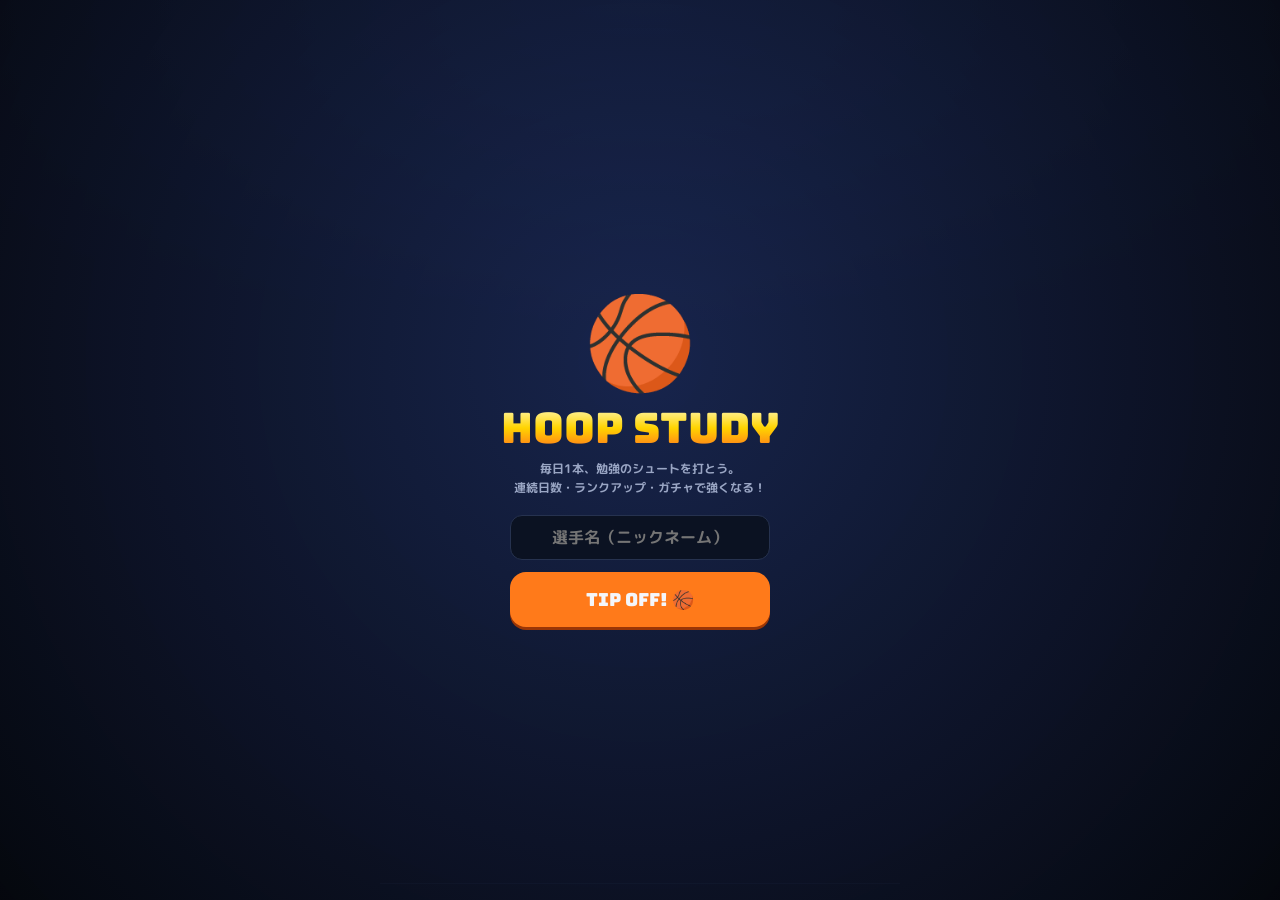
==== index.html @ dbda7374 "feat: 11月の各教科テスト対策モード（テスト日程・日ごとの計画・3単現の s・数学の自動問題・スピーキング練習）（hoop-v27） - 試合前タブに6つのテストの日・範囲・ポイント・提出物と、" ====
<!doctype html>
<html lang="ja">
<head>
<meta charset="utf-8">
<meta name="viewport" content="width=device-width,initial-scale=1,viewport-fit=cover,user-scalable=no">
<title>HOOP STUDY</title>
<meta name="theme-color" content="#0a0e1a">
<meta name="apple-mobile-web-app-capable" content="yes">
<meta name="mobile-web-app-capable" content="yes">
<meta name="apple-mobile-web-app-status-bar-style" content="black-translucent">
<meta name="apple-mobile-web-app-title" content="HOOP STUDY">
<link rel="apple-touch-icon" href="icons/icon-180.png">
<link rel="icon" href="icons/icon-192.png">
<link rel="manifest" href="manifest.webmanifest">
<link rel="preconnect" href="https://fonts.googleapis.com">
<link rel="preconnect" href="https://fonts.gstatic.com" crossorigin>
<link href="https://fonts.googleapis.com/css2?family=Bungee&family=M+PLUS+Rounded+1c:wght@500;700;800;900&display=swap" rel="stylesheet">
<link rel="stylesheet" href="style.css?v=27">
</head>
<body>
<div id="app"></div>
<nav class="tabbar" id="tabbar"></nav>
<script src="config.js?v=27"></script>
<script src="data.js?v=27"></script>
<script src="eiken.js?v=27"></script>
<script src="app.js?v=27"></script>
</body>
</html>
---- style.css ----
:root {
  --bg: #0a0e1a;
  --bg2: #121a2e;
  --card: #18223b;
  --line: #26324f;
  --text: #f4f6fb;
  --sub: #9aa6c4;
  --orange: #ff7a1a;
  --orange2: #ff9d4d;
  --yellow: #ffd400;
  --cyan: #22d3ee;
  --pink: #ff3d7f;
  --green: #2ee59d;
  --purple: #a855f7;
  --display: 'Bungee', 'M PLUS Rounded 1c', 'Hiragino Maru Gothic ProN', 'Hiragino Sans', sans-serif;
  --body: 'M PLUS Rounded 1c', 'Hiragino Maru Gothic ProN', 'Hiragino Sans', sans-serif;
  --safe-b: env(safe-area-inset-bottom, 0px);
  --safe-t: env(safe-area-inset-top, 0px);
}
* { box-sizing: border-box; -webkit-tap-highlight-color: transparent; }
html, body { margin: 0; height: 100%; }
body {
  background: radial-gradient(120% 60% at 50% 0%, #1b2a55 0%, var(--bg) 60%) fixed, var(--bg);
  color: var(--text);
  font-family: var(--body);
  font-weight: 700;
  overscroll-behavior: none;
  -webkit-user-select: none; user-select: none;
  font-synthesis: none;
}
button { font: inherit; color: inherit; border: 0; background: none; cursor: pointer; }
input, select { font: inherit; font-size: 16px; }

#app { max-width: 520px; margin: 0 auto; padding: calc(12px + var(--safe-t)) 16px calc(96px + var(--safe-b)); }

/* ---------- header ---------- */
.top { display: flex; align-items: center; gap: 12px; margin-bottom: 14px; }
.rank-badge {
  width: 52px; height: 52px; border-radius: 16px; display: grid; place-items: center; font-size: 28px;
  background: linear-gradient(145deg, var(--orange), #c2410c); box-shadow: 0 6px 18px #ff7a1a55;
}
.top-info { flex: 1; min-width: 0; }
.top-name { font-size: 13px; color: var(--sub); }
.top-rank { font-family: var(--display); font-weight: 800; font-size: 20px; letter-spacing: .02em; }
.xpbar { height: 10px; border-radius: 99px; background: var(--line); overflow: hidden; margin-top: 6px; }
.xpbar > i { display: block; height: 100%; background: linear-gradient(90deg, var(--yellow), var(--orange)); border-radius: 99px; transition: width .8s cubic-bezier(.2,1.4,.4,1); }
.xpnum { font-size: 11px; color: var(--sub); margin-top: 3px; }
.tickets {
  display: flex; align-items: center; gap: 4px; padding: 8px 10px; border-radius: 12px;
  background: var(--card); border: 1px solid var(--line); font-family: var(--display); font-weight: 800; font-size: 16px;
}

/* ---------- streak ---------- */
.streak {
  display: flex; align-items: center; gap: 14px; padding: 14px 16px; border-radius: 20px; margin-bottom: 14px;
  background: linear-gradient(135deg, #2a1306, #3b1a07); border: 1px solid #5a2a0c;
}
.flame { font-size: 44px; line-height: 1; filter: drop-shadow(0 0 12px #ff7a1aaa); animation: flick 1.2s ease-in-out infinite; }
.flame.cold { filter: grayscale(1) opacity(.5); animation: none; }
@keyframes flick { 0%,100% { transform: scale(1) rotate(-2deg); } 50% { transform: scale(1.08) rotate(2deg); } }
.streak-num { font-family: var(--display); font-weight: 800; font-size: 34px; line-height: 1; color: var(--orange2); }
.streak-num small { font-size: 15px; margin-left: 4px; color: var(--text); }
.streak-msg { font-size: 12px; color: #ffcf9e; margin-top: 4px; }

/* ---------- cheer ---------- */
.cheer {
  padding: 12px 14px; border-radius: 16px; margin-bottom: 14px; font-size: 14px; line-height: 1.6;
  background: linear-gradient(135deg, #3a0f2a, #24113f); border: 1px solid #6b1d52;
  animation: pop .5s cubic-bezier(.2,1.6,.4,1);
}
.cheer b { color: var(--pink); }

/* ---------- scoreboard ---------- */
.board {
  display: grid; grid-template-columns: 1fr auto 1fr; align-items: center; padding: 14px 10px;
  border-radius: 20px; margin-bottom: 8px; text-align: center;
  background: #05070d; border: 2px solid #2b2f3a; box-shadow: inset 0 0 30px #000, 0 8px 24px #0008;
}
.board .lbl { font-size: 11px; color: var(--sub); letter-spacing: .1em; }
.board .sc { font-family: var(--display); font-weight: 800; font-size: 44px; line-height: 1.1; color: var(--yellow); text-shadow: 0 0 14px #ffd40088; }
.board .sc.away { color: #ff5a5a; text-shadow: 0 0 14px #ff5a5a66; }
.board .vs { font-family: var(--display); font-weight: 800; color: var(--sub); font-size: 14px; }
.board .clock { font-size: 11px; color: var(--sub); margin-top: 2px; }
.winmsg { text-align: center; font-size: 12px; color: var(--sub); margin: 0 0 16px; min-height: 18px; }
.winmsg.win { color: var(--green); font-family: var(--display); font-weight: 800; font-size: 15px; animation: pop .5s; }

/* ---------- section ---------- */
.sec-title { display: flex; align-items: baseline; justify-content: space-between; margin: 20px 2px 10px; }
.sec-title h2 { font-family: var(--display); font-weight: 800; font-size: 18px; margin: 0; letter-spacing: .03em; }
.sec-title span { font-size: 12px; color: var(--sub); }

/* ---------- missions ---------- */
.missions { display: grid; gap: 10px; }
.mission {
  display: flex; align-items: center; gap: 12px; padding: 12px 12px 12px 14px; border-radius: 18px;
  background: var(--card); border: 1px solid var(--line); transition: transform .15s;
}
.mission:active { transform: scale(.98); }
.mission .ic { font-size: 26px; width: 34px; text-align: center; }
.mission .tx { flex: 1; min-width: 0; }
.mission .lb { font-size: 15px; line-height: 1.35; }
.mission .mt { font-size: 11px; color: var(--sub); margin-top: 2px; }
.shoot-btn {
  flex-shrink: 0; padding: 10px 14px; border-radius: 14px; font-family: var(--display); font-weight: 800; font-size: 14px;
  background: linear-gradient(145deg, var(--orange), #e2560a); box-shadow: 0 4px 0 #9a3606, 0 6px 16px #ff7a1a55;
  transition: transform .08s, box-shadow .08s;
}
.shoot-btn:active { transform: translateY(3px); box-shadow: 0 1px 0 #9a3606; }
.mission.done { background: linear-gradient(135deg, #0f2a22, #10241f); border-color: #1d5a45; }
.mission.done .lb { color: #9ff5d3; }
.mission.done .shoot-btn { background: #1d5a45; box-shadow: none; color: var(--green); }

/* ---------- game cards ---------- */
.games { display: grid; gap: 12px; }
.gamecard {
  position: relative; overflow: hidden; text-align: left; padding: 18px; border-radius: 22px; min-height: 120px;
  border: 1px solid var(--line); background: var(--card);
}
.gamecard h3 { font-family: var(--display); font-weight: 800; font-size: 22px; margin: 0 0 4px; }
.gamecard p { margin: 0; font-size: 13px; color: #d6dcf0; line-height: 1.5; }
.gamecard .big { position: absolute; right: -6px; bottom: -14px; font-size: 84px; opacity: .25; }
.gamecard .best { display: inline-block; margin-top: 10px; font-size: 12px; padding: 4px 10px; border-radius: 99px; background: #0006; }
.gc-spell { background: linear-gradient(135deg, #0b3b5c, #13254a); border-color: #1f5b86; }
.gc-plural { background: linear-gradient(135deg, #3b2a0b, #2d1f0c); border-color: #7a5512; }
.gc-kanji { background: linear-gradient(135deg, #4a0d2a, #2a1240); border-color: #7c1d4f; }
.gc-weak { background: linear-gradient(135deg, #3a0d0d, #2a1212); border-color: #7a2020; }

/* ---------- checks ---------- */
.testhead { padding: 16px; border-radius: 20px; background: var(--card); border: 1px solid var(--line); }
.countdown { font-family: var(--display); font-weight: 800; font-size: 40px; color: var(--yellow); line-height: 1.1; }
.countdown small { font-size: 15px; color: var(--text); }
.row { display: flex; gap: 8px; align-items: center; flex-wrap: wrap; }
.inp {
  background: #0b1222; border: 1px solid var(--line); border-radius: 12px; padding: 10px 12px; color: var(--text);
  font-weight: 700; min-width: 0;
}
.btn {
  padding: 10px 16px; border-radius: 12px; font-family: var(--display); font-weight: 800; font-size: 14px;
  background: var(--orange); box-shadow: 0 3px 0 #9a3606;
}
.btn.ghost { background: var(--bg2); box-shadow: none; border: 1px solid var(--line); font-family: var(--body); }
.btn.big { width: 100%; padding: 16px; font-size: 18px; border-radius: 16px; }
.subgroup { margin-top: 14px; }
.subgroup h4 { margin: 0 0 8px 2px; font-size: 13px; color: var(--sub); }
.check {
  display: flex; align-items: center; gap: 12px; width: 100%; text-align: left; padding: 12px 14px; border-radius: 14px;
  background: var(--card); border: 1px solid var(--line); margin-bottom: 8px; font-size: 14px; line-height: 1.4;
}
.check .bx { width: 26px; height: 26px; border-radius: 8px; border: 2px solid #4b587c; flex-shrink: 0; display: grid; place-items: center; font-size: 16px; }
.check.on { background: #10241f; border-color: #1d5a45; }
.check.on .bx { background: var(--green); border-color: var(--green); color: #052; }
.progress { height: 12px; border-radius: 99px; background: var(--line); overflow: hidden; margin-top: 10px; }
.progress > i { display: block; height: 100%; background: linear-gradient(90deg, var(--cyan), var(--green)); transition: width .6s; }

/* ---------- gacha ---------- */
.gacha-machine {
  position: relative; text-align: center; padding: 26px 16px 20px; border-radius: 26px;
  background: radial-gradient(80% 70% at 50% 30%, #3a2a6b, #171030); border: 1px solid #4b3a8a;
}
.gacha-ball { font-size: 96px; display: inline-block; filter: drop-shadow(0 10px 20px #000a); }
.gacha-ball.shake { animation: shake .5s infinite; }
@keyframes shake { 0%,100% { transform: rotate(0); } 25% { transform: rotate(-14deg) scale(1.05); } 75% { transform: rotate(14deg) scale(1.05); } }
.gacha-machine p { margin: 8px 0 14px; color: #cfc6f5; font-size: 13px; }
.pity { font-size: 11px; color: #b4a8e8; margin-top: 10px; }
.collection { display: grid; grid-template-columns: repeat(3, 1fr); gap: 8px; }
.cc {
  position: relative; aspect-ratio: 3/4; border-radius: 14px; padding: 8px 6px; text-align: center;
  background: var(--card); border: 2px solid var(--line); display: flex; flex-direction: column; align-items: center; justify-content: center; gap: 4px;
}
.cc .e { font-size: 32px; }
.cc .n { font-size: 11px; line-height: 1.25; }
.cc .r { position: absolute; top: 5px; left: 6px; font-size: 10px; font-family: var(--display); font-weight: 800; }
.cc .cnt { position: absolute; top: 5px; right: 6px; font-size: 10px; color: var(--sub); }
.cc.locked { opacity: .45; }
.cc.locked .e { filter: brightness(0); }
.r-N { border-color: #56607a; } .r-N .r { color: #b8c0d6; }
.r-R { border-color: #2f7de1; } .r-R .r { color: #6fb0ff; }
.r-SR { border-color: #a855f7; box-shadow: 0 0 12px #a855f755; } .r-SR .r { color: #d3a6ff; }
.r-SSR { border-color: #ffc400; box-shadow: 0 0 16px #ffc40077; } .r-SSR .r { color: var(--yellow); }
.r-UR { border-color: transparent; background: linear-gradient(var(--card), var(--card)) padding-box, linear-gradient(135deg, #ff3d7f, #ffd400, #2ee59d, #22d3ee, #a855f7) border-box; box-shadow: 0 0 22px #ff3d7f66; }
.r-UR .r { background: linear-gradient(90deg, #ff3d7f, #ffd400, #22d3ee); -webkit-background-clip: text; color: transparent; }

/* ---------- settings ---------- */
.set-item { display: flex; align-items: center; gap: 10px; padding: 12px; border-radius: 14px; background: var(--card); border: 1px solid var(--line); margin-bottom: 8px; font-size: 14px; }
.set-item .grow { flex: 1; min-width: 0; }
.del { color: #ff8a8a; font-size: 13px; padding: 6px 8px; }
.note { font-size: 12px; color: var(--sub); line-height: 1.6; }
.sync { font-size: 11px; color: var(--sub); text-align: center; margin-top: 18px; }

/* ---------- tab bar ---------- */
.tabbar {
  position: fixed; left: 0; right: 0; bottom: 0; z-index: 20;
  display: grid; grid-template-columns: repeat(5, 1fr); max-width: 520px; margin: 0 auto;
  padding: 8px 8px calc(8px + var(--safe-b)); background: #0a0e1aee; backdrop-filter: blur(12px); -webkit-backdrop-filter: blur(12px);
  border-top: 1px solid var(--line);
}
.tab { display: flex; flex-direction: column; align-items: center; gap: 2px; padding: 4px 0; font-size: 10px; color: var(--sub); position: relative; }
.tab .ti { font-size: 22px; filter: grayscale(.8); transition: transform .2s; }
.tab.on { color: var(--orange2); }
.tab.on .ti { filter: none; transform: translateY(-2px) scale(1.1); }
.dot { position: absolute; top: 2px; right: 26%; width: 9px; height: 9px; border-radius: 50%; background: var(--pink); box-shadow: 0 0 8px var(--pink); }

/* ---------- overlay (shoot / level up / gacha / quiz) ---------- */
.ov {
  position: fixed; inset: 0; z-index: 50; display: flex; flex-direction: column; align-items: center; justify-content: center;
  background: radial-gradient(circle at 50% 40%, #1c2b5acc, #05070dee); animation: fadein .15s;
  padding: calc(16px + var(--safe-t)) 16px calc(16px + var(--safe-b));
}
@keyframes fadein { from { opacity: 0; } }
.court { position: relative; width: 280px; height: 300px; }
.hoop { position: absolute; top: 20px; left: 50%; transform: translateX(-50%); width: 150px; }
.ball {
  position: absolute; left: 50%; top: 240px; width: 54px; height: 54px; margin-left: -27px; font-size: 54px; line-height: 54px; text-align: center;
  animation: arc 0.75s cubic-bezier(.3,.1,.5,1) forwards;
}
@keyframes arc {
  0% { transform: translate(-90px, 0) scale(1.2) rotate(0); }
  45% { transform: translate(-30px, -250px) scale(.9) rotate(260deg); }
  75% { transform: translate(0, -168px) scale(.72) rotate(420deg); }
  100% { transform: translate(0, -120px) scale(.68) rotate(480deg); opacity: .0; }
}
.net { transform-origin: 50% 0; animation: net .5s .55s ease-out; }
@keyframes net { 0% { transform: scaleY(1); } 40% { transform: scaleY(1.35) scaleX(.85); } 100% { transform: scaleY(1); } }
.shot-word {
  font-family: var(--display); font-weight: 800; font-size: 46px; color: var(--yellow); text-shadow: 0 0 20px #ffd400aa, 0 4px 0 #a55b00;
  opacity: 0; animation: pop .55s .6s cubic-bezier(.2,1.8,.4,1) forwards; text-align: center;
}
.shot-pts { font-family: var(--display); font-weight: 800; font-size: 30px; color: var(--green); opacity: 0; animation: pop .5s .8s cubic-bezier(.2,1.8,.4,1) forwards; }
.shot-sub { margin-top: 10px; font-size: 14px; color: #ffcf9e; opacity: 0; animation: pop .4s 1s forwards; text-align: center; }
@keyframes pop { 0% { opacity: 0; transform: scale(.3); } 100% { opacity: 1; transform: scale(1); } }
.shake-screen { animation: sscreen .35s; }
@keyframes sscreen { 0%,100% { transform: translate(0); } 20% { transform: translate(-6px, 4px); } 40% { transform: translate(6px, -4px); } 60% { transform: translate(-4px, -2px); } 80% { transform: translate(3px, 3px); } }
.tap-close { position: absolute; bottom: calc(24px + var(--safe-b)); font-size: 12px; color: var(--sub); }

.lvup-title { font-family: var(--display); font-weight: 800; font-size: 52px; line-height: 1; background: linear-gradient(180deg, #fff6b0, var(--yellow), var(--orange)); -webkit-background-clip: text; color: transparent; animation: pop .6s cubic-bezier(.2,1.8,.4,1); text-align: center; }
.lvup-rank { font-size: 80px; margin: 18px 0 6px; animation: pop .6s .2s both cubic-bezier(.2,1.8,.4,1); }
.lvup-name { font-family: var(--display); font-weight: 800; font-size: 30px; animation: pop .6s .35s both; }

.reveal { width: 230px; aspect-ratio: 3/4; border-radius: 22px; display: flex; flex-direction: column; align-items: center; justify-content: center; gap: 10px; padding: 16px; text-align: center; animation: flip .7s cubic-bezier(.2,1.4,.4,1); background: var(--card); border: 3px solid var(--line); }
@keyframes flip { 0% { transform: rotateY(90deg) scale(.6); } 100% { transform: rotateY(0) scale(1); } }
.reveal .e { font-size: 84px; }
.reveal .n { font-family: var(--display); font-weight: 800; font-size: 22px; }
.reveal .d { font-size: 13px; color: #cfd6ee; line-height: 1.5; }
.reveal .rr { font-family: var(--display); font-weight: 800; font-size: 26px; }
.flash { position: fixed; inset: 0; z-index: 60; pointer-events: none; animation: flash .6s forwards; }
@keyframes flash { 0% { opacity: .95; } 100% { opacity: 0; } }
.newtag { font-family: var(--display); font-weight: 800; color: var(--pink); font-size: 18px; animation: pop .4s .5s both; }

/* quiz */
.quiz { width: 100%; max-width: 480px; height: 100%; display: flex; flex-direction: column; }
.qhead { display: flex; align-items: center; justify-content: space-between; gap: 10px; }
.qclose { font-size: 14px; color: var(--sub); padding: 8px; }
.qprog { flex: 1; height: 8px; border-radius: 99px; background: var(--line); overflow: hidden; }
.qprog > i { display: block; height: 100%; background: var(--cyan); transition: width .3s; }
.combo { font-family: var(--display); font-weight: 800; font-size: 15px; color: var(--sub); min-width: 74px; text-align: right; }
.combo.fire { color: var(--orange2); text-shadow: 0 0 10px #ff7a1a; animation: pop .3s; }
.qbody { flex: 1; display: flex; flex-direction: column; align-items: center; justify-content: center; gap: 14px; }
.shotclock { width: 76px; height: 76px; position: relative; }
.shotclock svg { transform: rotate(-90deg); }
.shotclock b { position: absolute; inset: 0; display: grid; place-items: center; font-family: var(--display); font-weight: 800; font-size: 26px; color: #ff5a5a; }
.qprompt { font-size: 14px; color: var(--sub); text-align: center; }
.qmain { font-family: var(--display); font-weight: 800; font-size: 44px; text-align: center; line-height: 1.2; word-break: break-all; }
.qhint { font-size: 22px; letter-spacing: .25em; color: var(--sub); font-family: ui-monospace, Menlo, monospace; text-align: center; }
.qinput { width: 100%; text-align: center; font-size: 26px; padding: 14px; border-radius: 16px; background: #0b1222; border: 2px solid var(--line); color: var(--text); font-family: ui-monospace, Menlo, monospace; font-weight: 700; }
.qinput:focus { outline: none; border-color: var(--cyan); }
.choices { display: grid; grid-template-columns: 1fr 1fr; gap: 10px; width: 100%; }
.choice { padding: 18px 8px; border-radius: 16px; background: var(--card); border: 2px solid var(--line); font-size: 20px; }
.choice.ok { background: #10402f; border-color: var(--green); }
.choice.ng { background: #4a1414; border-color: #ff5a5a; }
.judge { font-family: var(--display); font-weight: 800; font-size: 34px; min-height: 44px; text-align: center; }
.judge.ok { color: var(--green); animation: pop .3s; }
.judge.ng { color: #ff6b6b; animation: pop .3s; }
.answer { font-size: 15px; color: #ffd0d0; text-align: center; min-height: 22px; }
.result { text-align: center; }
.result .big { font-family: var(--display); font-weight: 800; font-size: 64px; color: var(--yellow); line-height: 1; }
.result ul { list-style: none; padding: 0; margin: 14px 0; font-size: 14px; color: #ffd0d0; }

.toast {
  position: fixed; left: 50%; bottom: calc(96px + var(--safe-b)); transform: translateX(-50%); z-index: 70;
  padding: 10px 16px; border-radius: 14px; background: #000d; border: 1px solid var(--line); font-size: 13px;
  animation: pop .3s; white-space: nowrap;
}
canvas.confetti { position: fixed; inset: 0; z-index: 65; pointer-events: none; }
.hidden { display: none !important; }

/* ---------- v2: 設定ボタン・一問一答・作戦・目標・声 ---------- */
.top-side { display: flex; flex-direction: column; align-items: flex-end; gap: 6px; }
.gear { font-size: 20px; padding: 4px 6px; border-radius: 10px; background: var(--card); border: 1px solid var(--line); line-height: 1; }
.gc-qa { background: linear-gradient(135deg, #0d3a2c, #12243a); border-color: #1d6b52; }
.gc-qa2 { background: linear-gradient(135deg, #2b1d52, #16203f); border-color: #4b3a8a; }
.qmain.long { font-family: var(--body); font-weight: 800; font-size: 22px; line-height: 1.5; }
.roadmap { display: grid; gap: 8px; }
.phase { padding: 12px 14px; border-radius: 14px; background: var(--card); border: 1px solid var(--line); }
.phase .pt { font-weight: 800; font-size: 15px; display: flex; justify-content: space-between; gap: 8px; }
.phase .pt span { font-size: 11px; color: var(--sub); font-weight: 700; }
.phase .px { font-size: 13px; color: #cfd6ee; margin-top: 4px; line-height: 1.5; }
.phase.now { background: linear-gradient(135deg, #3b1a07, #2a1306); border-color: var(--orange); box-shadow: 0 0 16px #ff7a1a44; }
.phase.now .pt { color: var(--orange2); }
.phase.past { opacity: .5; }
.goals { padding: 14px; border-radius: 18px; background: var(--card); border: 1px solid var(--line); }
.goalrow { display: grid; grid-template-columns: 44px 1fr 20px 1fr; gap: 8px; align-items: center; margin-bottom: 8px; font-size: 14px; }
.goalrow .inp { width: 100%; text-align: center; }
.goalrow .goal { border-color: var(--orange); color: var(--yellow); }
.goalrow .arrow { color: var(--sub); text-align: center; }
.coach { padding: 18px; border-radius: 22px; background: linear-gradient(135deg, #0b3b5c, #1b1440); border: 1px solid #2a5f8f; }
.coach-l { font-size: 12px; color: #9fd3ff; }
.coach-q { font-size: 20px; font-weight: 800; line-height: 1.5; margin: 8px 0 14px; }
.vbox { padding: 14px; border-radius: 18px; background: var(--card); border: 1px solid var(--line); }
.chips { display: flex; flex-wrap: wrap; gap: 6px; margin-bottom: 10px; }
.chip { padding: 8px 12px; border-radius: 99px; background: var(--bg2); border: 1px solid var(--line); font-size: 13px; }
.chip.on { background: var(--orange); border-color: var(--orange); }
.vq { font-size: 13px; color: #9fd3ff; margin-bottom: 8px; }
.vq button { color: var(--sub); padding: 0 6px; }
.vtext { width: 100%; min-height: 110px; resize: vertical; line-height: 1.6; -webkit-user-select: text; user-select: text; }
.mic { background: #1f5b86; box-shadow: 0 3px 0 #123a57; }
.mic.rec { background: #d13b3b; box-shadow: 0 3px 0 #7a1a1a; animation: flick 1s infinite; }
.vlist { display: grid; gap: 8px; }
.vitem { padding: 12px 14px; border-radius: 14px; background: var(--card); border: 1px solid var(--line); font-size: 14px; line-height: 1.6; -webkit-user-select: text; user-select: text; }
.vitem.reply { background: linear-gradient(135deg, #3a0f2a, #24113f); border-color: #6b1d52; }
.vm { font-size: 11px; color: var(--sub); display: flex; justify-content: space-between; margin-bottom: 4px; }
.vqq { font-size: 12px; color: #9fd3ff; }
.warn { padding: 12px 14px; border-radius: 14px; background: #3a1a0a; border: 1px solid #a5531f; font-size: 13px; line-height: 1.6; margin-bottom: 10px; }
.sec-title .btn.ghost { padding: 6px 10px; font-size: 12px; }

/* ---------- v3: ランク表・あそびかた ---------- */
.ranklink { color: var(--orange2); white-space: nowrap; }
.rank-badge, .top-info { cursor: pointer; }
.rank-now { text-align: center; padding: 20px 16px; border-radius: 22px; background: radial-gradient(90% 80% at 50% 0%, #3b1a07, #18223b); border: 1px solid #5a2a0c; }
.rn-e { font-size: 64px; line-height: 1.1; }
.rn-l { font-size: 12px; color: var(--sub); margin-top: 4px; }
.rn-n { font-family: var(--display); font-weight: 800; font-size: 28px; margin: 2px 0 10px; }
.rn-x { font-size: 13px; margin-top: 10px; line-height: 1.6; }
.rn-x b { color: var(--yellow); }
.forecast { margin-top: 10px; padding: 14px 16px; border-radius: 18px; background: var(--card); border: 1px solid var(--line); display: grid; gap: 6px; font-size: 14px; line-height: 1.6; }
.forecast b { color: var(--yellow); }
.fc-big { font-size: 20px; }
.ladder { display: grid; gap: 6px; }
.rung { display: flex; align-items: center; gap: 12px; padding: 10px 14px; border-radius: 14px; background: var(--card); border: 1px solid var(--line); }
.rung .re { font-size: 26px; width: 34px; text-align: center; }
.rung .rt { flex: 1; min-width: 0; }
.rung .rnm { font-weight: 800; font-size: 15px; }
.rung .rxp { font-size: 11px; color: var(--sub); margin-top: 2px; }
.rung .rrw { font-size: 12px; color: var(--pink); margin-top: 3px; }
.rung.done { opacity: .6; }
.rung.now { background: linear-gradient(135deg, #3b1a07, #2a1306); border-color: var(--orange); box-shadow: 0 0 16px #ff7a1a55; }
.rung.lock .re { filter: grayscale(.7); }
.here { color: var(--orange2); font-size: 12px; }
.howto { padding: 6px 14px; border-radius: 18px; background: var(--card); border: 1px solid var(--line); }
.hrow { display: flex; align-items: center; gap: 10px; padding: 9px 0; border-bottom: 1px solid var(--line); font-size: 14px; }
.hrow:last-child { border-bottom: 0; }
.hrow .hl { flex: 1; }
.hrow b { color: var(--yellow); }
.reward-big { margin: 14px 0 4px; padding: 12px 16px; border-radius: 16px; background: #3a0f2a; border: 1px solid var(--pink); font-size: 18px; text-align: center; animation: pop .5s .5s both; }
.reward-big small { font-size: 12px; color: var(--sub); }
.tut { width: 100%; max-width: 380px; text-align: center; }
.tut-step { font-size: 12px; color: var(--sub); }
.tut-e { font-size: 80px; margin: 6px 0; animation: pop .5s cubic-bezier(.2,1.8,.4,1); }
.tut-t { font-family: var(--display); font-weight: 800; font-size: 24px; margin-bottom: 12px; }
.tut-b { font-size: 15px; line-height: 1.8; margin-bottom: 20px; text-align: left; padding: 14px 16px; border-radius: 16px; background: #0006; border: 1px solid var(--line); }
.tut-b b { color: var(--yellow); }
.tl-ladder { display: block; margin: 6px 0; font-size: 13px; color: #ffcf9e; }

/* ---------- v4: おこづかい ---------- */
.money { display: block; width: 100%; text-align: left; margin: 8px 0 4px; padding: 14px 16px; border-radius: 20px; background: linear-gradient(135deg, #0f2a22, #13203a); border: 1px solid #1d6b52; }
.mo-top { display: flex; justify-content: space-between; font-size: 13px; color: #9ff5d3; }
.mo-rule { color: var(--sub); font-size: 12px; }
.mo-total { font-family: var(--display); font-weight: 800; font-size: 34px; color: var(--green); margin: 4px 0 8px; line-height: 1.1; }
.mo-total small { font-family: var(--body); font-size: 13px; color: var(--sub); }
.mo-bar { display: flex; height: 10px; border-radius: 99px; background: var(--line); overflow: hidden; margin-bottom: 10px; }
.mo-bar .b1 { background: #2fae86; } .mo-bar .b2 { background: var(--yellow); }
.mo-row { display: grid; grid-template-columns: auto auto 1fr; gap: 8px; align-items: baseline; font-size: 13px; margin-top: 4px; }
.mo-row b { font-size: 15px; } .mo-row b.plus { color: var(--yellow); }
.mo-sub { font-size: 11px; color: var(--sub); text-align: right; }
.mo-hint { margin-top: 8px; font-size: 13px; color: #ffcf9e; }
.mo-hint b { color: var(--yellow); }

/* ---------- v6: ホーム画面に追加の案内 ---------- */
.install { text-align: center; padding-top: 6vh; }
.ins-lead { font-size: 16px; line-height: 1.8; margin: 14px 0 18px; }
.ins-lead b { color: var(--yellow); }
.ins-steps { text-align: left; margin: 0 auto 16px; padding: 16px 16px 16px 36px; max-width: 380px; border-radius: 18px; background: var(--card); border: 1px solid var(--line); font-size: 15px; line-height: 1.8; }
.ins-steps b { color: var(--orange2); }
.ins-ic { display: inline-block; padding: 0 6px; border-radius: 6px; background: #1f5b86; }
.gc-challenge { background: linear-gradient(135deg, #4a3300, #2a1a40); border-color: #c79a00; box-shadow: 0 0 18px #ffc40033; }
.gc-challenge b { color: var(--yellow); }
.target { margin-bottom: 12px; padding: 16px; border-radius: 20px; background: linear-gradient(135deg, #3b1a07, #2a1340); border: 1px solid var(--orange); box-shadow: 0 0 18px #ff7a1a33; }
.tg-l { font-size: 12px; color: #ffcf9e; }
.tg-n { font-size: 20px; font-weight: 800; margin: 4px 0; }
.tg-n b { color: var(--yellow); font-family: var(--display); font-size: 26px; }
.tg-s { font-size: 13px; margin-top: 4px; } .tg-s b { color: var(--yellow); }
.tg-bar { position: relative; height: 12px; border-radius: 99px; background: var(--line); margin: 8px 0 4px; }
.tg-bar i { display: block; height: 100%; border-radius: 99px; background: linear-gradient(90deg, var(--orange), var(--yellow)); }
.tg-bar span { position: absolute; top: -4px; width: 4px; height: 20px; margin-left: -2px; border-radius: 2px; background: var(--green); }

/* ---------- v8: タイマー・苦手つぶし・一押し・トレード・おこづかい見込み ---------- */
.timer { margin: 10px 0 4px; padding: 14px 16px; border-radius: 20px; background: linear-gradient(135deg, #0c2440, #13203a); border: 1px solid #1f5b86; }
.timer.on { border-color: var(--cyan); box-shadow: 0 0 18px #22d3ee44; text-align: center; }
.tm-l { font-size: 13px; color: #a5e8ff; display: flex; justify-content: space-between; align-items: center; gap: 8px; }
.timer.on .tm-l { justify-content: center; }
.tm-live { padding: 2px 8px; border-radius: 99px; background: var(--cyan); color: #04202b; font-size: 11px; font-weight: 800; animation: flick 1.6s infinite; }
.tm-today { color: var(--yellow); font-weight: 800; }
.tm-s { font-size: 12px; color: var(--sub); margin: 6px 0 10px; line-height: 1.6; }
.tm-n { font-family: var(--display); font-weight: 800; font-size: 20px; margin: 6px 0 10px; }
.tm-n b { font-size: 52px; color: var(--cyan); text-shadow: 0 0 14px #22d3ee88; }
.weakcall { display: flex; align-items: center; gap: 12px; width: 100%; text-align: left; margin: 10px 0 4px; padding: 12px 14px; border-radius: 18px; background: linear-gradient(135deg, #3a0f2a, #1d1638); border: 1px solid var(--pink); color: var(--text); font-size: 12px; line-height: 1.6; }
.weakcall b { font-size: 14px; color: #ffc2d7; }
.wc-e { font-size: 30px; } .wc-t { flex: 1; } .wc-a { font-size: 22px; color: var(--pink); }
.sec-title .bp { color: var(--yellow); }
.nudge { margin: 12px 0; padding: 12px 14px; border-radius: 16px; background: #2b2207; border: 1px solid var(--yellow); font-size: 13px; line-height: 1.7; color: #ffe9a8; text-align: left; }
.nudge b { color: var(--yellow); }
.nudge .btn { display: block; width: 100%; margin-top: 8px; }
.answer .rule { margin-top: 8px; padding: 8px 10px; border-radius: 10px; background: #0f2a22; border: 1px solid #1d6b52; color: #b8f5dc; font-size: 13px; line-height: 1.6; }
.rulebox { width: 100%; margin: 4px 0; padding: 10px 12px; border-radius: 14px; background: #0f2a22; border: 1px solid #1d6b52; color: #b8f5dc; font-size: 13px; line-height: 1.7; text-align: left; }
.rulebox b { color: var(--green); }
.trade { margin: 12px 0 0; padding: 14px 16px; border-radius: 18px; background: var(--card); border: 1px solid var(--line); }
.tr-t { font-family: var(--display); font-weight: 800; font-size: 16px; display: flex; justify-content: space-between; align-items: baseline; }
.tr-t span { font-family: var(--body); font-size: 12px; color: var(--sub); }
.tr-s { font-size: 12px; color: var(--sub); margin: 6px 0 10px; line-height: 1.6; } .tr-s b { color: var(--yellow); }
.trade .btn { width: 100%; }
.complete-banner { margin-bottom: 12px; padding: 14px; border-radius: 18px; text-align: center; font-family: var(--display); font-weight: 800; font-size: 18px; background: linear-gradient(135deg, #ff3d7f55, #ffd40055, #22d3ee55); border: 1px solid var(--yellow); }
.complete-banner small { font-family: var(--body); font-size: 12px; color: var(--sub); }
.mo-up { display: inline-block; margin-left: 8px; padding: 2px 10px; border-radius: 99px; background: var(--yellow); color: #2b2207; font-size: 15px; vertical-align: middle; animation: pop .5s; }
.mo-proj { font-size: 12px; color: #9ff5d3; margin: -4px 0 8px; }
.mo-proj b { color: var(--green); font-size: 14px; }
.wn-i { text-align: left; margin: 8px 0; line-height: 1.6; }

/* ---------- v8: コーチ（キャラクター） ---------- */
.coach-box { display: flex; align-items: flex-end; gap: 10px; width: 100%; text-align: left; margin: 10px 0 12px; padding: 0; background: none; border: 0; color: var(--text); }
.coach-av { flex-shrink: 0; width: 74px; height: 74px; animation: bob 2.6s ease-in-out infinite; }
.coach-svg { width: 100%; height: 100%; display: block; filter: drop-shadow(0 6px 10px #ff7a1a44); }
.coach-bub { position: relative; flex: 1; padding: 10px 14px 8px; border-radius: 18px 18px 18px 6px; background: #f4f6fb; color: #121a2e; font-size: 14px; font-weight: 700; line-height: 1.55; animation: pop .35s; }
.coach-bub::before { content: ''; position: absolute; left: -7px; bottom: 10px; border: 7px solid transparent; border-right-color: #f4f6fb; border-left: 0; }
.coach-nm { display: block; font-size: 11px; color: #c2410c; font-weight: 800; margin-bottom: 2px; }
.coach-more { display: block; font-size: 10px; color: #6b7590; font-weight: 500; margin-top: 4px; text-align: right; }
.coach-mini { display: flex; align-items: center; gap: 8px; width: 100%; margin: 6px 0; text-align: left; font-size: 14px; font-weight: 700; color: #121a2e; }
.coach-mini svg { width: 48px; height: 48px; flex-shrink: 0; }
.coach-mini span { flex: 1; padding: 8px 12px; border-radius: 14px; background: #f4f6fb; }
@keyframes bob { 0%,100% { transform: translateY(0) rotate(-3deg); } 50% { transform: translateY(-5px) rotate(3deg); } }

/* ---------- v11: スッキリしたホーム・おまかせ・スピーキング ---------- */
.status { display: grid; grid-template-columns: auto 1fr; align-items: center; gap: 12px; padding: 10px 14px; border-radius: 20px; margin-bottom: 6px; background: #05070d; border: 2px solid #2b2f3a; }
.st-streak { display: flex; align-items: baseline; gap: 3px; padding-right: 12px; border-right: 1px solid #2b2f3a; }
.st-streak .flame { font-size: 26px; align-self: center; }
.st-streak b { font-family: var(--display); font-weight: 800; font-size: 28px; color: var(--orange2); line-height: 1; }
.st-streak small { font-size: 12px; }
.st-score { display: flex; align-items: center; justify-content: center; gap: 8px; }
.st-score .lbl { font-size: 10px; color: var(--sub); letter-spacing: .06em; }
.st-score .sc { font-family: var(--display); font-weight: 800; font-size: 30px; line-height: 1; color: var(--yellow); text-shadow: 0 0 12px #ffd40077; }
.st-score .sc.away { color: #ff5a5a; text-shadow: 0 0 12px #ff5a5a55; }
.st-score .vs { font-family: var(--display); font-size: 12px; color: var(--sub); }
.money.mini { display: grid; grid-template-columns: auto auto auto 1fr auto; align-items: center; gap: 8px; padding: 10px 14px; margin: 4px 0 12px; }
.money.mini .mo-l { font-size: 13px; color: #9ff5d3; }
.money.mini .mo-total { font-size: 22px; margin: 0; }
.money.mini .mo-up { font-size: 12px; margin-left: 0; }
.money.mini .mo-proj { margin: 0; font-size: 11px; text-align: right; }
.money.mini .mo-a { color: var(--sub); font-size: 18px; }
.money.mini .mo-bar { grid-column: 1 / -1; height: 6px; margin: 0; }
.hero { position: relative; display: grid; grid-template-columns: 1fr auto; grid-template-rows: auto auto auto; column-gap: 10px; width: 100%; text-align: left; margin: 4px 0 6px; padding: 14px 16px; border-radius: 22px;
  background: linear-gradient(135deg, var(--orange), #c2410c); box-shadow: 0 5px 0 #9a3606, 0 10px 26px #ff7a1a55; transition: transform .08s, box-shadow .08s; }
.hero:active { transform: translateY(4px); box-shadow: 0 1px 0 #9a3606; }
.hero-k { font-size: 12px; color: #ffe2c8; }
.hero-t { grid-column: 1; font-family: var(--display); font-weight: 800; font-size: 22px; line-height: 1.25; }
.hero-s { grid-column: 1; font-size: 12px; color: #ffe9d6; margin-top: 2px; }
.hero-a { grid-column: 2; grid-row: 1 / 4; align-self: center; padding: 10px 14px; border-radius: 14px; background: #fff; color: #c2410c; font-family: var(--display); font-weight: 800; font-size: 15px; }
.timer.mini { display: flex; align-items: center; gap: 12px; margin: 14px 0 4px; padding: 12px 14px; }
.timer.mini .grow { flex: 1; min-width: 0; }
.timer.mini .tm-s { margin: 4px 0 0; }
.speakcard { display: flex; align-items: center; gap: 12px; width: 100%; text-align: left; margin: 12px 0 0; padding: 16px; border-radius: 22px;
  background: linear-gradient(135deg, #0e4a5c, #1b2a6b); border: 1px solid #22d3ee88; box-shadow: 0 0 20px #22d3ee33; }
.sp-e { font-size: 40px; }
.sp-t { flex: 1; display: flex; flex-direction: column; gap: 2px; }
.sp-t b { font-family: var(--display); font-weight: 800; font-size: 22px; }
.sp-t small { font-size: 12px; color: #bfeefb; }
.sp-b, .t-b { font-size: 11px; padding: 4px 10px; border-radius: 99px; background: #0006; white-space: nowrap; }
.tiles { display: grid; grid-template-columns: 1fr 1fr; gap: 10px; }
.tile { display: flex; flex-direction: column; align-items: flex-start; gap: 6px; padding: 14px; border-radius: 18px; text-align: left; background: var(--card); border: 1px solid var(--line); min-height: 104px; }
.tile:active { transform: scale(.97); }
.t-e { font-size: 28px; line-height: 1; font-family: var(--display); }
.t-n { font-weight: 800; font-size: 15px; line-height: 1.3; }
.tile.gc-challenge .t-b { color: var(--yellow); }
.tut-b { max-height: 62vh; overflow-y: auto; }

/* スピーキング */
.spk .qbody { gap: 12px; }
.spk-mode { font-size: 13px; color: #a5e8ff; text-align: center; }
.spk-q { display: flex; align-items: center; gap: 10px; width: 100%; }
.spk-q svg { width: 56px; height: 56px; flex-shrink: 0; }
.spk-q span { flex: 1; display: flex; flex-direction: column; gap: 2px; padding: 10px 14px; border-radius: 16px; background: #f4f6fb; color: #121a2e; }
.spk-q b { font-size: 20px; } .spk-q small { font-size: 12px; color: #4b587c; }
.spk-en { font-family: var(--body); font-weight: 900; font-size: 28px; line-height: 1.5; text-align: center; -webkit-user-select: none; }
.spk-en .w { display: inline-block; padding: 0 3px; border-radius: 8px; transition: background .2s, color .2s; }
.spk-en .w.ok { color: var(--green); }
.spk-en .w.ng { color: #ff6b6b; background: #ff6b6b22; text-decoration: underline dotted; text-underline-offset: 6px; cursor: pointer; }
.spk-en .hint { letter-spacing: .08em; color: var(--sub); font-family: ui-monospace, Menlo, monospace; font-size: 24px; }
.spk-en .tpl i { font-style: normal; color: var(--yellow); }
.spk-en .ex { font-size: 15px; font-weight: 700; color: #bfeefb; margin-top: 4px; }
.spk-ja { font-size: 15px; color: #d6dcf0; text-align: center; }
.spk-listen { justify-content: center; }
.spk-mic { display: flex; flex-direction: column; align-items: center; justify-content: center; gap: 4px; width: 132px; height: 132px; border-radius: 50%;
  background: radial-gradient(circle at 35% 30%, #4fe3ff, #0e7490); box-shadow: 0 6px 0 #0a4f63, 0 0 30px #22d3ee66; color: #fff; }
.spk-mic:active { transform: translateY(4px); box-shadow: 0 2px 0 #0a4f63; }
.spk-mic .mic-i { font-size: 44px; line-height: 1; }
.spk-mic .mic-t { font-size: 11px; padding: 0 10px; text-align: center; line-height: 1.3; }
.spk-mic.rec { background: radial-gradient(circle at 35% 30%, #ff7a7a, #b91c1c); box-shadow: 0 6px 0 #7a1a1a, 0 0 0 0 #ff5a5a88; animation: ripple 1.2s infinite; }
@keyframes ripple { 0% { box-shadow: 0 6px 0 #7a1a1a, 0 0 0 0 #ff5a5a88; } 100% { box-shadow: 0 6px 0 #7a1a1a, 0 0 0 26px #ff5a5a00; } }
.spk-heard { min-height: 20px; font-size: 13px; color: #cfd6ee; text-align: center; line-height: 1.6; }
.spk-heard .btn { margin: 2px; }
.judge small { font-size: 18px; margin-left: 4px; }

/* リスニング */
.gc-listen { background: linear-gradient(135deg, #10304f, #1f1450); border-color: #3b6fd1; }
.lsn { display: flex; align-items: center; justify-content: center; gap: 14px; }
.lsn-btn { width: 110px; height: 110px; border-radius: 50%; font-size: 52px; background: radial-gradient(circle at 35% 30%, #7aa7ff, #2f4fd1); box-shadow: 0 6px 0 #1b2f87, 0 0 26px #5b8cff66; }
.lsn-btn:active { transform: translateY(4px); box-shadow: 0 2px 0 #1b2f87; }
.lsn-slow { padding: 10px 12px; border-radius: 14px; background: var(--bg2); border: 1px solid var(--line); font-family: var(--body); font-size: 14px; }
.lsn-blank { margin-top: 14px; font-family: var(--body); font-weight: 900; font-size: 24px; line-height: 1.5; }
.coach-face { display: block; width: 100%; height: 100%; font-style: normal; }
.coach-face .coach-img { width: 100%; height: 100%; object-fit: cover; border-radius: 50%; border: 3px solid var(--orange); box-shadow: 0 6px 14px #ff7a1a55; display: block; }
.coach-face svg { display: none; }
.coach-face.noimg .coach-img { display: none; }
.coach-face.noimg svg { display: block; }
.coach-mini .coach-face, .spk-q .coach-face { width: 56px; height: 56px; flex-shrink: 0; }
.wn-img { display: block; width: 210px; height: 210px; margin: 6px auto 8px; border-radius: 50%; object-fit: cover; object-position: 50% 20%; border: 4px solid var(--orange); box-shadow: 0 0 30px #ff7a1a66; animation: pop .5s cubic-bezier(.2,1.8,.4,1); }

/* ---------- v15: 挑戦状・バッジ・日がわりライバル ---------- */
.st-score .lbl { text-align: center; line-height: 1.3; }
.chal { display: flex; align-items: center; gap: 10px; width: 100%; text-align: left; margin: 8px 0 2px; padding: 10px 14px; border-radius: 16px; background: #f6e7c4; color: #3a2408; border: 2px dashed #b9802b; }
.chal .ch-e { font-size: 26px; }
.chal .ch-t { flex: 1; display: flex; flex-direction: column; font-size: 14px; font-weight: 800; line-height: 1.4; }
.chal .ch-t small { font-size: 10px; color: #8a5a17; font-weight: 700; }
.chal .ch-v { font-family: var(--display); font-weight: 800; font-size: 16px; color: #b45309; white-space: nowrap; }
.chal.done { background: #d9f5e6; border-color: #1d8a5a; border-style: solid; color: #0f3d29; }
.chal.done .ch-v { color: #15803d; }
.stamp { width: 170px; height: 170px; border-radius: 50%; display: grid; place-items: center; text-align: center; font-family: var(--display); font-weight: 800; font-size: 30px; line-height: 1.2;
  color: #ff3d3d; border: 8px double #ff3d3d; transform: rotate(-12deg); animation: stamp .45s cubic-bezier(.2,1.8,.4,1) both; text-shadow: 0 0 10px #ff3d3d55; }
@keyframes stamp { 0% { transform: rotate(-12deg) scale(2.6); opacity: 0; } 100% { transform: rotate(-12deg) scale(1); opacity: 1; } }
.badge-big { font-size: 96px; margin: 14px 0 6px; animation: pop .6s .2s both cubic-bezier(.2,1.8,.4,1); filter: drop-shadow(0 0 18px #ffd40088); }
.badge-list { display: grid; gap: 8px; margin: 16px 0 6px; max-height: 46vh; overflow-y: auto; }
.badge-list div { display: flex; align-items: center; gap: 10px; padding: 8px 14px; border-radius: 14px; background: #0006; border: 1px solid var(--yellow); font-size: 16px; animation: pop .4s both; }
.badge-list span { font-size: 28px; }
.badges { display: grid; grid-template-columns: 1fr 1fr; gap: 8px; }
.bd { display: flex; flex-direction: column; align-items: center; gap: 2px; padding: 10px 8px; border-radius: 14px; background: var(--card); border: 1px solid var(--line); text-align: center; opacity: .45; }
.bd .bd-e { font-size: 30px; filter: grayscale(1); }
.bd .bd-n { font-weight: 800; font-size: 13px; }
.bd .bd-d { font-size: 10px; color: var(--sub); line-height: 1.4; }
.bd.got { opacity: 1; border-color: var(--yellow); box-shadow: 0 0 12px #ffd40033; background: linear-gradient(135deg, #3b2a07, #18223b); }
.bd.got .bd-e { filter: none; }
.ov.solid { background: radial-gradient(circle at 50% 40%, #1c2b5af5, #05070dfc); }
.badge-d { margin-top: 8px; font-size: 15px; color: #ffcf9e; text-align: center; }
.st-score .rv-e { display: block; font-style: normal; font-size: 20px; line-height: 1.1; }

/* ---------- v16: 週間MVPメーター・WIN ボタン・ルールカード・動詞の形 ---------- */
.toast { white-space: pre-line; width: max-content; max-width: calc(100vw - 32px); text-align: center; line-height: 1.6; }
button.winmsg.go { display: block; width: 100%; margin: 0 0 14px; padding: 10px 14px; border-radius: 16px; background: #2b2207; border: 1px solid var(--yellow); color: #ffe9a8; font-size: 14px; font-weight: 800; animation: pop .5s; }
button.winmsg.go b { color: var(--yellow); font-size: 18px; }
.winmsg.go .wg-k { display: block; margin-top: 4px; font-size: 12px; color: var(--yellow); }
.mvp { display: grid; grid-template-columns: 1fr auto; gap: 6px 10px; align-items: center; width: 100%; text-align: left; margin: -4px 0 12px; padding: 10px 14px; border-radius: 16px; background: var(--card); border: 1px solid var(--line); color: var(--text); }
.mvp-l { font-size: 13px; font-weight: 800; }
.mvp-l b { font-family: var(--display); color: var(--yellow); font-size: 16px; }
.mvp-d { display: flex; gap: 4px; }
.mvp-d i { width: 22px; height: 22px; border-radius: 50%; display: grid; place-items: center; font-style: normal; font-size: 10px; font-weight: 800; background: var(--line); color: var(--sub); }
.mvp-d i.on { background: var(--yellow); color: #2b2207; }
.mvp-d i.now { border: 2px solid var(--yellow); color: var(--yellow); background: transparent; }
.mvp-d i.fut { opacity: .5; }
.mvp-m { grid-column: 1 / -1; font-size: 12px; color: #ffcf9e; }
.mvp-m b { color: var(--yellow); font-size: 15px; }
.mvp.near { border-color: var(--yellow); box-shadow: 0 0 16px #ffd40044; animation: glow 1.6s ease-in-out infinite alternate; }
.mvp.done { border-color: var(--green); background: linear-gradient(135deg, #0f2a22, #13203a); }
.mvp.done .mvp-m { color: var(--green); font-weight: 800; }
@keyframes glow { from { box-shadow: 0 0 6px #ffd40022; } to { box-shadow: 0 0 20px #ffd40066; } }
.rulecard .tut-b { padding: 12px 14px; }
.rc-h { font-weight: 800; color: var(--yellow); margin: 6px 0 4px; }
.rc-h:first-child { margin-top: 0; }
.rc-r { padding: 6px 0 8px; border-bottom: 1px dashed var(--line); font-size: 14px; line-height: 1.6; }
.rc-r:last-child { border-bottom: 0; }
.rc-r b { display: block; color: var(--text); }
.rc-r span { display: block; font-size: 13px; color: #b8f5dc; font-family: var(--body); }
.gc-verb { background: linear-gradient(135deg, #0d3a3a, #1b2050); border-color: #1fa3a3; }
.mvp-l small { font-size: 11px; color: var(--sub); margin-left: 2px; }
.mvp-l { white-space: nowrap; }

/* ---------- v18: 漢字かき取り・苦手つぶしのセット・ベスト記録・コレクションの節目 ---------- */
.st-streak .st-best { display: block; width: 100%; font-size: 10px; color: var(--sub); margin-top: 2px; }
.st-streak { flex-wrap: wrap; }
.kw-go { display: inline-block; margin-top: 6px; padding: 5px 10px; border-radius: 99px; background: #2b2207; border: 1px solid var(--yellow); color: #ffe9a8; font-size: 12px; font-weight: 800; }
.ov.kw { justify-content: flex-start; overflow-y: auto; overscroll-behavior: contain; }
.kw-box { max-width: 420px; }
.kw-y { color: var(--yellow); background: #ffd40022; padding: 0 3px; border-radius: 4px; }
.kw-list { text-align: left; margin: 4px 0 16px; padding: 12px 14px 12px 34px; border-radius: 16px; background: #0006; border: 1px solid var(--line); font-size: 17px; line-height: 2; }
.kw-ans { display: grid; grid-template-columns: 1fr 1fr; gap: 8px; margin-bottom: 10px; }
.kw-a { display: flex; align-items: center; gap: 6px; padding: 10px; border-radius: 14px; background: var(--card); border: 2px solid var(--green); color: var(--text); text-align: left; }
.kw-a.ng { border-color: var(--pink); background: #3a0f2a; }
.kw-m { font-size: 18px; }
.kw-r { flex: 1; font-size: 11px; color: var(--sub); min-width: 0; }
.kw-k { font-size: 22px; letter-spacing: 1px; }
.kw-sum { font-size: 15px; margin-bottom: 12px; }
.kw-sum b { font-family: var(--display); font-size: 26px; color: var(--yellow); }
.colgoal { margin: 0 0 12px; padding: 12px 14px; border-radius: 16px; background: linear-gradient(135deg, #2b2207, #13203a); border: 1px solid var(--yellow); font-size: 14px; line-height: 1.7; }
.colgoal b { color: var(--yellow); }
.colgoal .cg-n { font-size: 18px; }
.colgoal small { display: block; font-size: 12px; color: #b8f5dc; }
.mvp-m .mvp-s { display: block; font-size: 11px; color: var(--sub); margin-top: 2px; }
/* 結果画面が画面より長い時（小さいスマホ・まちがいが多い時）はスクロールできるように。短い時はこれまでどおり中央 */
.qbody.result { min-height: 0; overflow-y: auto; justify-content: flex-start; overscroll-behavior: contain; padding-bottom: 8px; }
.qbody.result > :first-child { margin-top: auto; }
.qbody.result > :last-child { margin-bottom: auto; }

/* ---------- ドパミン演出（点滅はしない。色はゆっくり変える） ---------- */
.fx { position: fixed; z-index: 70; pointer-events: none; left: 0; top: 0; }
.fx-p { line-height: 1; animation: fxp .75s cubic-bezier(.15,.7,.3,1) forwards; }
@keyframes fxp { 0% { transform: translate(-50%, -50%) scale(.4); opacity: 1; } 100% { transform: translate(calc(-50% + var(--dx)), calc(-50% + var(--dy))) rotate(var(--r)) scale(1); opacity: 0; } }
.fx-t { font-family: var(--display); font-weight: 900; transform: translate(-50%, -50%); white-space: nowrap; text-shadow: 0 2px 0 #0008, 0 0 14px #ff7a1aaa; }
.fx-t.plus { font-size: 30px; color: var(--yellow); animation: fxup .8s ease-out forwards; }
.fx-t.minus { font-size: 24px; color: #ff6b6b; animation: fxup .8s ease-out forwards; }
.fx-t.fast { font-size: 24px; color: var(--cyan); animation: fxword .8s cubic-bezier(.2,1.6,.4,1) forwards; }
.fx-t.word { font-size: 38px; color: #fff; animation: fxword 1s cubic-bezier(.2,1.6,.4,1) forwards; }
@keyframes fxup { 0% { transform: translate(-50%, -50%) scale(.6); opacity: 0; } 25% { transform: translate(-50%, -80%) scale(1.25); opacity: 1; } 100% { transform: translate(-50%, -190%) scale(1); opacity: 0; } }
@keyframes fxword { 0% { transform: translate(-50%, -50%) scale(.3) rotate(-8deg); opacity: 0; } 30% { transform: translate(-50%, -50%) scale(1.2) rotate(3deg); opacity: 1; } 70% { transform: translate(-50%, -50%) scale(1); opacity: 1; } 100% { transform: translate(-50%, -80%) scale(1); opacity: 0; } }
.fx-rain { top: -40px; line-height: 1; animation: fxrain 1.9s linear forwards; }
@keyframes fxrain { 0% { transform: translateY(0) rotate(0); opacity: 1; } 85% { opacity: 1; } 100% { transform: translateY(110vh) rotate(var(--r)); opacity: 0; } }

/* ZONE：背景の色がゆっくりまわる */
.ov.fever { background: linear-gradient(135deg, #ff7a1a, #e0234e, #7c3aed, #ff9d00) !important; background-size: 400% 400% !important; animation: feverbg 5s ease infinite; }
@keyframes feverbg { 0%,100% { background-position: 0% 50%; } 50% { background-position: 100% 50%; } }
.ov.fever .qmain, .ov.fever .qprompt { text-shadow: 0 2px 8px #0008; }
.ov.fever .choice:not(.ok):not(.ng) { background: #0a0e1ae6; }
.combo.fever-t { color: #fff; font-size: 17px; text-shadow: 0 0 12px #fff; animation: pop .3s; }
.qmain.shake-x { animation: shakex .35s; }
@keyframes shakex { 0%,100% { transform: translateX(0); } 20% { transform: translateX(-10px); } 40% { transform: translateX(9px); } 60% { transform: translateX(-6px); } 80% { transform: translateX(4px); } }
.choice { transition: transform .08s; }
.choice:active { transform: scale(.95); }
.choice.ok { animation: chok .35s cubic-bezier(.2,1.8,.4,1); }
@keyframes chok { 0% { transform: scale(.9); } 50% { transform: scale(1.08); } 100% { transform: scale(1); } }

/* 結果 */
.res-stars { display: flex; justify-content: center; gap: 6px; margin: 2px 0; }
.res-stars i { font-style: normal; font-size: 44px; line-height: 1; color: #ffffff2e; }
.res-stars i.on { color: var(--yellow); text-shadow: 0 0 18px #ffd400; animation: stardrop .5s cubic-bezier(.2,1.8,.4,1) both; }
@keyframes stardrop { 0% { transform: translateY(-40px) scale(.2) rotate(-90deg); opacity: 0; } 100% { transform: translateY(0) scale(1) rotate(0); opacity: 1; } }
.rainbow { background: linear-gradient(90deg, #ff7a1a, #ffd400, #2ee59d, #22d3ee, #a855f7, #ff7a1a); background-size: 200% auto; -webkit-background-clip: text; background-clip: text; color: transparent; animation: rainbowtxt 2.4s linear infinite; }
@keyframes rainbowtxt { to { background-position: 200% center; } }
.count-up.done { animation: pop .3s; }

/* ガチャ：連打で開ける */
.pack { position: relative; display: inline-block; font-size: 130px; line-height: 1; filter: drop-shadow(0 12px 22px #000a); transition: transform .12s; }
.pack::before { content: ""; position: absolute; left: 50%; top: 50%; width: 180px; height: 180px; border-radius: 50%; transform: translate(-50%, -50%); background: radial-gradient(circle, var(--a, #ffffff55), transparent 68%); z-index: -1; opacity: var(--o, 0); transition: opacity .2s; }
.pack.hit { animation: packhit .2s; }
@keyframes packhit { 0%,100% { transform: scale(1) rotate(0); } 30% { transform: scale(1.18) rotate(-10deg); } 70% { transform: scale(1.1) rotate(10deg); } }
.pack.t1 { --o: .7; }
.pack.t2 { --o: 1; font-size: 150px; }
.pack.t3 { --o: 1; font-size: 170px; }
.pack.a-N { --a: #d7dcea99; } .pack.a-R { --a: #4f9dffcc; } .pack.a-SR { --a: #c084fce6; } .pack.a-SSR { --a: #ffd400f0; } .pack.a-UR { --a: #ff5ec4f5; }
.pack-tap { margin-top: 18px; font-family: var(--display); font-weight: 900; font-size: 26px; color: #fff; animation: pulse .7s ease-in-out infinite; }
@keyframes pulse { 0%,100% { transform: scale(1); } 50% { transform: scale(1.1); } }
.pack-dots { display: flex; gap: 8px; justify-content: center; margin-top: 10px; }
.pack-dots i { width: 14px; height: 14px; border-radius: 50%; background: #ffffff33; }
.pack-dots i.on { background: var(--yellow); box-shadow: 0 0 10px var(--yellow); }
.rare-call { font-family: var(--display); font-weight: 900; font-size: 36px; margin-bottom: 12px; animation: pop .5s cubic-bezier(.2,1.8,.4,1); }

/* ボス戦（苦手つぶし） */
.boss { display: flex; align-items: center; gap: 8px; width: 100%; padding: 8px 12px; border-radius: 14px; background: #0006; border: 1px solid #ff5a5a66; }
.boss-e { font-size: 30px; line-height: 1; }
.boss-bar { flex: 1; height: 14px; border-radius: 99px; background: #26324f; overflow: hidden; }
.boss-bar > i { display: block; height: 100%; width: 100%; background: linear-gradient(90deg, #ff5a5a, #ff9d00); border-radius: 99px; transition: width .35s; }
.boss-hp { font-family: var(--display); font-weight: 800; font-size: 14px; white-space: nowrap; }
.boss.hit .boss-e { animation: bosshit .35s; }
@keyframes bosshit { 0%,100% { transform: scale(1) rotate(0); } 30% { transform: scale(1.5) rotate(-18deg); } 60% { transform: scale(.85) rotate(14deg); } }

/* 24秒ラッシュ */
.ov.rush { background: radial-gradient(circle at 50% 30%, #1b2a55, #05070d); }
.rush-bar > i { background: linear-gradient(90deg, var(--yellow), var(--orange)); transition: width .1s linear; }
.rush.low .rush-bar > i { background: #ff5a5a; }
.rush-sc { font-size: 26px; color: var(--yellow); min-width: 54px; }
.rush-t { font-family: var(--display); font-weight: 900; font-size: 34px; color: #ffffffcc; }
.rush.low .rush-t { color: #ff6b6b; animation: pulse .5s ease-in-out infinite; }
.rush-q { display: flex; flex-direction: column; align-items: center; gap: 4px; min-height: 120px; justify-content: center; text-align: center; width: 100%; }
.rush-m { font-family: var(--display); font-weight: 800; font-size: 40px; line-height: 1.25; overflow-wrap: anywhere; }
.rush-m.long { font-family: var(--body); font-weight: 900; font-size: 22px; line-height: 1.5; }
.rush-q.in { animation: rushin .22s cubic-bezier(.2,1.6,.4,1); }
@keyframes rushin { 0% { transform: scale(.6) rotate(-4deg); } 100% { transform: scale(1) rotate(0); } }
.rush-q.miss { animation: shakex .35s; }
.rush-c { display: grid; gap: 10px; width: 100%; }
.rush-b { min-height: 68px; padding: 10px; border-radius: 18px; font-size: 20px; font-weight: 900; color: #fff; background: linear-gradient(135deg, #ff7a1a, #c2410c); box-shadow: 0 5px 0 #7a2a06; overflow-wrap: anywhere; }
.rush-b:active { transform: translateY(3px); box-shadow: 0 2px 0 #7a2a06; }
.rush-b.ok { background: var(--green); color: #052; box-shadow: 0 5px 0 #0c7a52; }
.rush-b.ng { background: #7a1f1f; box-shadow: 0 5px 0 #4a1414; }
.rush-cb { min-height: 34px; font-family: var(--display); font-weight: 900; font-size: 24px; color: var(--yellow); text-shadow: 0 0 12px #ffd400; }
.rush-ul { max-height: 24vh; overflow-y: auto; }
.rush-next { width: 100%; margin-top: 10px; padding: 14px 10px; font-size: 16px; border-radius: 16px; }
.rush-tiles { display: grid; grid-template-columns: 1fr 1fr 1fr; gap: 8px; }
.rush-tile { display: flex; flex-direction: column; align-items: center; gap: 2px; padding: 10px 4px; border-radius: 16px; background: linear-gradient(145deg, #4a2408, #1b2a55); border: 1px solid #ff9d4d88; }
.rush-tile > span { font-size: 26px; line-height: 1.1; font-family: var(--display); }
.rush-tile b { font-size: 14px; font-weight: 900; }
.rush-tile small { font-size: 11px; color: #ffd9b8; }
.rush-tile.main { grid-column: 1 / -1; flex-direction: row; justify-content: center; gap: 10px; padding: 14px; background: linear-gradient(135deg, #ffd400, #ff5e3a); color: #3a1a05; border: 0; box-shadow: 0 4px 0 #a33a00; }
.rush-tile.main b { font-size: 19px; }
.rush-tile.main small { color: #5a2a05; }
.rush-tile:active { transform: translateY(2px); }

@media (prefers-reduced-motion: reduce) {
  .ov.fever, .rainbow, .pack-tap, .rush.low .rush-t { animation: none !important; }
}
.shot-pts.small { font-size: 18px; }

/* ---------- 英検カップ（2026-11-05） ---------- */
.ek-card { display: flex; align-items: center; gap: 10px; width: 100%; margin: 4px 0 8px; padding: 10px 14px; border-radius: 16px; text-align: left; background: linear-gradient(135deg, #12326b, #1b2a55); border: 1px solid #3f6fd8; box-shadow: 0 0 14px #3f6fd833; }
.ek-card:active { transform: scale(.985); }
.ek-card.done { background: linear-gradient(135deg, #5a4300, #2a2100); border-color: var(--yellow); }
.ek-c-e { font-size: 28px; line-height: 1; }
.ek-c-t { flex: 1; display: flex; flex-direction: column; gap: 2px; min-width: 0; }
.ek-c-t b { font-size: 15px; font-weight: 900; }
.ek-c-t em { font-style: normal; font-family: var(--display); font-size: 20px; color: var(--yellow); }
.ek-c-t small { font-size: 12px; color: #c8d6f5; }
.ek-c-a { font-size: 22px; color: #c8d6f5; }
.ek-dots { display: flex; gap: 4px; margin-top: 3px; }
.ek-dots i { width: 9px; height: 9px; border-radius: 50%; background: #ffffff22; }
.ek-dots i.on { background: var(--orange); box-shadow: 0 0 6px var(--orange); }
.ek-dots i.now { box-shadow: inset 0 0 0 2px #ffffff88; }
.ek-hero { margin-bottom: 12px; padding: 16px; border-radius: 20px; background: linear-gradient(135deg, #12326b, #2a1340); border: 1px solid #3f6fd8; box-shadow: 0 0 18px #3f6fd833; }
.ek-h-l { font-size: 12px; color: #c8d6f5; }
.ek-h-t { font-family: var(--display); font-weight: 800; font-size: 24px; margin: 2px 0; }
.ek-h-t b { color: var(--yellow); font-size: 34px; }
.ek-h-s { font-size: 12px; color: #c8d6f5; line-height: 1.5; }
.ek-gauge { margin-top: 12px; }
.ek-reward { display: inline-block; margin-top: 8px; padding: 4px 12px; border-radius: 99px; background: #ffd400; color: #3a1a05; font-size: 14px; font-weight: 800; }
.ek-reward b { font-weight: 900; color: #c2240c; }
.ek-c-r { font-style: normal; font-size: 11px; font-weight: 800; margin-left: 6px; padding: 1px 7px; border-radius: 99px; background: #ffd400; color: #3a1a05; white-space: nowrap; vertical-align: 2px; }
.ek-gb { display: grid; grid-template-columns: 84px 1fr 54px; gap: 8px; align-items: center; margin-bottom: 8px; font-size: 12px; }
.ek-gb b { font-family: var(--display); font-size: 18px; text-align: right; }
.ek-gb b small { font-size: 11px; color: var(--sub); font-family: var(--body); }
.ek-gt { position: relative; height: 12px; border-radius: 99px; background: #ffffff1c; overflow: visible; }
.ek-gt i { display: block; height: 100%; border-radius: 99px; background: linear-gradient(90deg, var(--cyan), var(--green)); transition: width .6s; }
.ek-gt u { position: absolute; top: -3px; bottom: -3px; width: 2px; background: var(--yellow); text-decoration: none; }
.ek-zone { font-size: 13px; font-weight: 800; margin-top: 2px; }
.ek-gnote { font-size: 11px; color: var(--sub); margin-top: 4px; line-height: 1.5; }
.ek-today { padding: 14px; border-radius: 18px; background: var(--card); border: 1px solid var(--line); margin-bottom: 10px; }
.ek-sec { display: flex; justify-content: space-between; align-items: baseline; font-family: var(--display); font-weight: 800; font-size: 17px; margin-bottom: 8px; }
.ek-sec span { font-size: 12px; color: var(--sub); font-family: var(--body); }
.ek-slot { display: flex; align-items: center; gap: 10px; padding: 8px 2px; border-top: 1px solid var(--line); }
.ek-slot .ek-n { width: 26px; height: 26px; border-radius: 50%; display: grid; place-items: center; font-weight: 900; font-size: 16px; color: var(--yellow); flex-shrink: 0; }
.ek-slot.done .ek-n { background: var(--green); color: #052; font-size: 14px; }
.ek-slot.done .ek-sn { opacity: .55; }
.ek-sn { display: flex; flex-direction: column; flex: 1; min-width: 0; }
.ek-sn b { font-size: 14px; }
.ek-sn small { font-size: 11px; color: var(--sub); line-height: 1.5; }
.ek-today .btn.big { margin-top: 10px; }
.ek-clear { display: flex; align-items: center; justify-content: space-between; gap: 8px; margin-top: 8px; font-weight: 800; font-size: 14px; color: var(--green); }
.ek-clear .btn { padding: 8px 10px; font-size: 12px; flex-shrink: 0; }
.ek-due { display: flex; align-items: center; justify-content: space-between; gap: 10px; padding: 12px 14px; border-radius: 16px; background: #2a1306; border: 1px solid var(--orange); font-size: 13px; margin-bottom: 10px; }
.ek-due .btn { flex-shrink: 0; }
.ek-link { color: var(--cyan); text-decoration: underline; font-size: 13px; font-weight: 700; padding: 2px 0; }
.ek-tile { min-height: 0; }
.ek-mocks { display: grid; gap: 8px; }
.ek-mock { display: flex; align-items: center; gap: 10px; padding: 10px 12px; border-radius: 14px; background: var(--card); border: 1px solid var(--line); }
.ek-mock.now { border-color: var(--orange); }
.ek-mock.done { background: #10241f; border-color: #1d5a45; }
.ek-mock .btn { flex-shrink: 0; padding: 8px 14px; }
.ek-pastbox { padding: 12px; border-radius: 14px; background: var(--card); border: 1px solid var(--line); }
.ek-a { display: block; text-align: center; text-decoration: none; color: inherit; margin: 8px 0 10px; padding: 10px; }
.ek-past { display: grid; grid-template-columns: 22px 1fr 1fr auto; gap: 6px; align-items: center; margin-top: 6px; font-weight: 800; }
.ek-past .inp { width: 100%; text-align: center; }
.ek-past .btn { padding: 8px 10px; font-size: 12px; }
/* 問題の画面 */
.ov.ek-ov { justify-content: flex-start; overflow-y: auto; overscroll-behavior: contain; }
.ek-ov .quiz { height: auto; min-height: 100%; }
.ek-body { justify-content: flex-start; gap: 10px; padding: 6px 0 16px; }
.ek-main { width: 100%; display: flex; flex-direction: column; align-items: center; gap: 8px; }
.ek-au { display: flex; gap: 8px; justify-content: center; flex-wrap: wrap; }
.ek-au:empty, .ek-box3:empty { display: none; }
.ek-box3 { width: 100%; }
.ek-w { font-family: var(--body); font-weight: 900; font-size: 40px; text-align: center; line-height: 1.2; margin: 14px 0; word-break: break-word; }
.ek-w.ek-w-ja { font-size: 30px; }
.ek-s { font-weight: 800; font-size: 21px; line-height: 1.6; text-align: left; width: 100%; padding: 12px 14px; border-radius: 14px; background: #ffffff0d; }
.ek-bl { color: var(--yellow); font-weight: 900; white-space: nowrap; }
.ek-dlg { width: 100%; padding: 12px 14px; border-radius: 14px; background: #ffffff0d; font-weight: 800; font-size: 18px; line-height: 1.6; text-align: left; }
.ek-dlg i { font-style: italic; color: var(--cyan); font-weight: 700; }
.ek-ja { font-weight: 800; font-size: 18px; line-height: 1.5; text-align: center; }
.ek-chs { display: flex; flex-wrap: wrap; gap: 6px 12px; justify-content: center; font-weight: 800; font-size: 16px; }
.ek-line { display: flex; flex-wrap: wrap; align-items: flex-end; justify-content: center; gap: 12px 6px; font-weight: 800; font-size: 17px; width: 100%; padding-top: 10px; }
.ek-cell { position: relative; min-width: 66px; min-height: 36px; padding: 6px 6px; border-radius: 8px; border: 2px dashed #5b6a92; font-size: 14px; text-align: center; display: inline-flex; align-items: center; justify-content: center; }
.ek-cell.key { border-color: var(--orange); border-style: solid; }
.ek-cell.on { background: #ffffff12; }
.ek-cell small { position: absolute; top: -9px; left: 50%; transform: translateX(-50%); font-size: 10px; color: var(--orange2); background: #101a36; padding: 0 3px; white-space: nowrap; }
.choices.ek-list { grid-template-columns: 1fr; }
.choices.ek-list .choice { font-size: 17px; padding: 13px 10px; }
.choices.ek-num { grid-template-columns: 1fr 1fr 1fr; }
.choices.ek-num .choice { font-family: var(--display); font-size: 30px; padding: 12px 8px; }
.choices.ek-3 .choice { font-size: 16px; padding: 12px 6px; }
.choice.used { opacity: .35; }
.choice.sel { background: #143a7a; border-color: var(--cyan); }
.ek-combo { grid-column: 1 / -1; text-align: center; font-size: 14px; color: #c8d6f5; }
.ek-combo b { color: var(--yellow); font-size: 16px; }
.ek-ans { width: 100%; color: #e6ecff; }
.ek-after { padding: 8px 12px; border-radius: 12px; background: #ffffff0d; font-size: 14px; line-height: 1.6; text-align: left; }
.ek-j { color: #b8c6ea; }
.ek-m-a { color: var(--green); font-weight: 800; }
.ek-m-t { margin-top: 4px; color: #b8f5dc; font-size: 13px; }
.ek-pic { display: flex; align-items: center; justify-content: center; width: min(62vw, 250px); aspect-ratio: 1; max-height: 34vh; border-radius: 12px; background: #fff; overflow: hidden; }
.ek-pic img { width: 100%; height: 100%; object-fit: contain; display: block; }
.ek-pic-x { color: #333; font-size: 13px; padding: 10px; text-align: center; }
.ek-pic.ek-pic-t { aspect-ratio: auto; height: 130px; }
.ek-clock { font-family: 'Courier New', var(--display); font-weight: 900; font-size: 54px; color: #fff; background: #111; padding: 10px 18px; border-radius: 10px; letter-spacing: .04em; }
.ek-tag { font-family: var(--display); font-weight: 800; font-size: 40px; color: #222; border: 3px solid #222; padding: 8px 16px; border-radius: 12px; white-space: nowrap; }
.ek-nav { width: 100%; justify-content: space-between; }
.ek-nav .btn { flex: 1; }
.ek-grid { display: flex; flex-wrap: wrap; gap: 5px; justify-content: center; }
.ek-g { width: 30px; height: 30px; border-radius: 8px; font-size: 12px; background: var(--bg2); border: 1px solid var(--line); }
.ek-g.on { background: #143a7a; }
.ek-g.cur { border-color: var(--yellow); box-shadow: 0 0 0 1px var(--yellow); }
.ek-wait { min-height: 20px; }
.ek-table { width: 100%; margin: 8px 0; padding: 8px 12px; border-radius: 12px; background: #ffffff0d; }
.ek-rw { display: flex; justify-content: space-between; font-size: 14px; padding: 3px 0; }
.ek-rw b { color: var(--yellow); }
.ek-miss { width: 100%; text-align: left; margin-top: 8px; }
.ek-m-h { font-size: 13px; color: var(--sub); margin-bottom: 6px; }
.ek-m-i { padding: 8px 10px; border-radius: 10px; background: #ffffff0d; font-size: 13px; line-height: 1.6; margin-bottom: 6px; }
/* 英検4級 大問4（長文）：紙のような枠の中でスクロール（2026-11-06） */
.ek-psg { font-weight: 400; width: 100%; max-height: 44vh; overflow-y: auto; -webkit-overflow-scrolling: touch; padding: 12px 14px; border-radius: 12px; background: #f7f4ea; color: #1b1b1b; font-family: Georgia, 'Times New Roman', serif; font-size: 16px; line-height: 1.6; text-align: left; box-shadow: inset 0 0 0 1px #d8d2bf; }
.ek-psg p { margin: 0 0 8px; }
.ek-psg p:last-child { margin-bottom: 0; }
.ek-psg-a { text-align: center; border: 2px solid #8a8473; }
.ek-pt { font-family: var(--body); font-weight: 900; font-size: 17px; text-align: center; margin-bottom: 8px; }
.ek-mail { padding: 8px 10px; border: 1px solid #8a8473; border-radius: 8px; background: #fffdf6; margin-bottom: 8px; }
.ek-mail:last-child { margin-bottom: 0; }
.ek-mh { font-size: 13px; color: #555; border-bottom: 1px dashed #b9b29d; padding-bottom: 4px; margin-bottom: 6px; }
.ek-q4 { width: 100%; margin-top: 10px; font-weight: 800; font-size: 17px; line-height: 1.5; text-align: left; }
.ek-tr { margin-top: 6px; font-size: 13px; color: #b8c6ea; }
.ek-tr summary { cursor: pointer; color: var(--cyan); }

/* ---------- 今日の教科（曜日割・2026-11-08） ---------- */
.dayplan { margin: 4px 0 12px; padding: 14px; border-radius: 22px; background: linear-gradient(135deg, #3a1a06, #1e1530); border: 2px solid var(--orange); box-shadow: 0 0 22px #ff7a1a44; }
.dayplan.done { border-color: var(--green); box-shadow: 0 0 22px #2ee59d44; background: linear-gradient(135deg, #0f2a22, #14203a); }
.dp-h { display: flex; align-items: center; gap: 10px; margin-bottom: 10px; }
.dp-e { font-size: 34px; }
.dp-t { flex: 1; min-width: 0; display: flex; flex-direction: column; }
.dp-t small { font-size: 11px; color: #ffd2ad; }
.dayplan.done .dp-t small { color: #9ff5d3; }
.dp-t b { font-family: var(--display); font-weight: 800; font-size: 22px; line-height: 1.2; }
.dp-n { font-family: var(--display); font-size: 18px; color: var(--yellow); }
.dp-step { display: flex; align-items: center; gap: 10px; width: 100%; text-align: left; margin-top: 8px; padding: 10px 12px; border-radius: 16px; background: #ffffff10; border: 1px solid #ffffff22; }
.dp-step.next { background: linear-gradient(135deg, var(--orange), #c2410c); border-color: transparent; box-shadow: 0 4px 0 #9a3606; }
.dp-step.next:active { transform: translateY(3px); box-shadow: 0 1px 0 #9a3606; }
.dp-step.done { opacity: .75; }
.dp-step.done .dp-i { color: var(--green); }
.dp-i { font-size: 20px; width: 24px; text-align: center; font-weight: 800; }
.dp-x { flex: 1; min-width: 0; display: flex; flex-direction: column; }
.dp-x b { font-size: 15px; line-height: 1.3; }
.dp-x small { font-size: 11px; color: var(--sub); }
.dp-step.next .dp-x small { color: #ffe9d6; }
.dp-go { flex-shrink: 0; font-family: var(--display); font-weight: 800; font-size: 13px; color: var(--sub); }
.dp-step.next .dp-go { padding: 8px 12px; border-radius: 12px; background: #fff; color: #c2410c; }
.dp-tmr { margin-top: 10px; font-size: 13px; color: #ffe2c8; text-align: center; }
.dayplan.done .dp-tmr { color: #9ff5d3; font-size: 14px; }
.more-box { margin: 12px 0 4px; }
.more-box > summary { list-style: none; cursor: pointer; display: flex; align-items: baseline; justify-content: space-between; gap: 8px; padding: 12px 14px; border-radius: 16px; background: var(--card); border: 1px dashed var(--line); font-weight: 800; font-size: 14px; }
.more-box > summary::-webkit-details-marker { display: none; }
.more-box > summary::after { content: '▸'; color: var(--sub); }
.more-box[open] > summary::after { content: '▾'; }
.more-box > summary small { flex: 1; text-align: right; font-weight: 400; font-size: 11px; color: var(--sub); }
.more-box > .missions { margin-top: 10px; }
.gc-rush { background: linear-gradient(135deg, #3a2a00, #2a1240); border-color: #c79a00; }
.dp-why { margin: -2px 0 2px; padding: 8px 10px; border-radius: 12px; background: #00000033; font-size: 12px; line-height: 1.5; color: #ffe9d6; }

/* 2026-11-10 改善（hoop-v24）：お休み枠の表示・BIG WIN までの紙の残り */
.money.mini .mo-rest { grid-column: 1 / -1; font-size: 12px; color: #9ff5d3; }
.money.mini .mo-rest b { color: var(--green); }
.money.mini .mo-rest.low { color: #ffcf9e; } .money.mini .mo-rest.low b { color: var(--yellow); }
.money.mini .mo-rest.over { color: #ff9e9e; }
.dp-big { display: block; width: 100%; margin-top: 8px; padding: 10px 12px; border-radius: 14px; background: #00000040; border: 1px dashed #ffd400; color: #ffe9b0; font-size: 14px; text-align: left; }
.dp-big b { color: var(--yellow); font-size: 16px; }
.dp-big small { display: block; font-size: 11px; color: #ffe2c8; margin-top: 2px; }
.rc-boss { margin: 4px 0 6px; padding: 8px 10px; border-radius: 12px; background: #3a1640; border: 1px solid #a855f7; font-size: 14px; font-weight: 700; color: #f3d9ff; }
.rc-boss small { display: block; font-weight: 400; font-size: 11px; color: #d8b8e8; }

/* 今日の5分（2026-11-12）。ホームに1行：届くまでは残り時間とバー、届いたら緑の印 */
.minline { margin: 0 0 8px; padding: 10px 14px; border-radius: 16px; background: var(--card); border: 2px solid var(--line); }
.minline .ml-t { font-weight: 800; font-size: 15px; display: flex; align-items: baseline; gap: 6px; }
.minline .ml-t b { font-size: 20px; color: var(--yellow); font-variant-numeric: tabular-nums; margin-left: auto; }
.minline .ml-bar { height: 8px; border-radius: 99px; background: var(--line); margin: 6px 0; overflow: hidden; }
.minline .ml-bar i { display: block; height: 100%; min-width: 4px; border-radius: 99px; background: linear-gradient(90deg, var(--orange), var(--yellow)); }
.minline small { display: block; color: var(--sub); font-size: 12px; line-height: 1.5; }
.minline .ml-btn { display: block; width: 100%; margin-top: 8px; padding: 9px; border-radius: 12px; border: 1px dashed var(--orange2); color: var(--orange2); font-size: 14px; font-weight: 700; background: none; }
.minline .ml-run { display: block; margin-top: 6px; color: var(--cyan); font-size: 13px; }
.minline.ok { border-color: var(--green); color: var(--green); font-weight: 800; font-size: 14px; text-align: center; padding: 8px 12px; }

/* 11月のテスト（2026-11-12）。試合前タブのテスト日程カードと、数学のグラフ問題 */
.tcard { margin: 0 0 8px; border-radius: 18px; background: var(--card); border: 1px solid var(--line); overflow: hidden; }
.tcard[open] { border-color: var(--orange); }
.tcard > summary { list-style: none; cursor: pointer; display: flex; align-items: center; gap: 10px; padding: 12px 14px; }
.tcard > summary::-webkit-details-marker { display: none; }
.tc-e { font-size: 24px; }
.tc-n { flex: 1; min-width: 0; }
.tc-n b { display: block; font-size: 15px; }
.tc-n small { color: var(--sub); font-size: 12px; }
.tc-d { flex-shrink: 0; padding: 4px 10px; border-radius: 99px; background: var(--bg2); color: var(--yellow); font-weight: 800; font-size: 13px; }
.tc-d.hot { background: var(--orange); color: #fff; }
.tc-b { padding: 0 14px 14px; font-size: 14px; line-height: 1.65; }
.tc-b h5 { margin: 10px 0 4px; font-size: 12px; color: var(--orange2); }
.tc-b ul { margin: 0; padding-left: 18px; }
.tc-b .tc-sub { color: var(--yellow); }
.tc-go { display: flex; flex-wrap: wrap; gap: 8px; margin-top: 12px; }
.tc-btn { padding: 9px 12px; border-radius: 12px; background: var(--bg2); border: 1px solid var(--line); color: var(--text); font-size: 13px; font-weight: 700; }
.mgraph { display: block; margin: 0 auto 8px; max-width: 100%; height: auto; background: #0d1426; border-radius: 12px; }
.mg-q { font-size: 18px; }
.mg-q small { display: block; font-size: 12px; color: var(--sub); font-weight: 400; }
.rush .mgraph { width: 150px; }
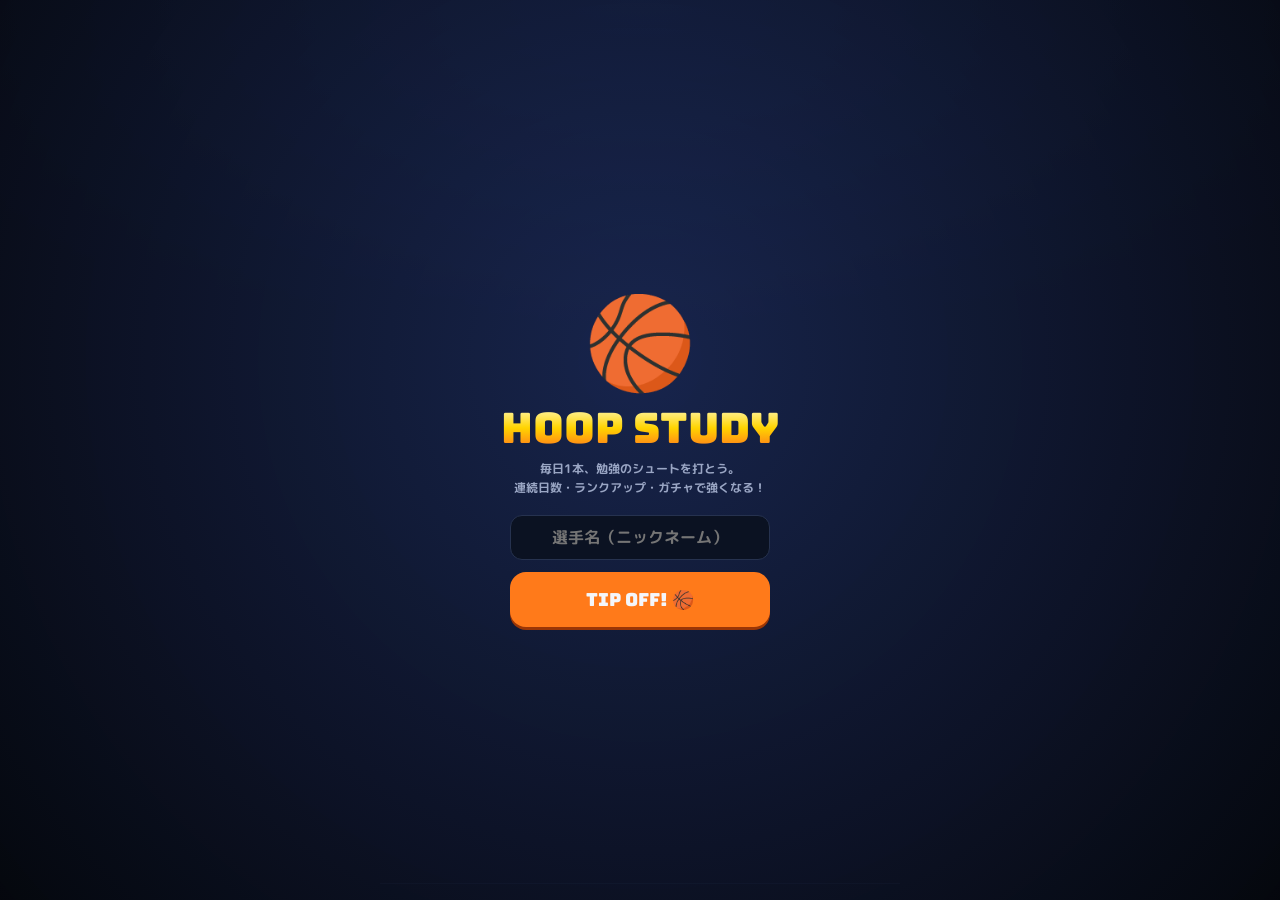
==== commit 50bda3c4: "fix: 読み込み番号を 29 に上げる（v29 で app.js・data.js・style.css を変えたのに ?v=28 のままだった） Co-Authored-By: Claude Opus" ====
--- a/index.html
+++ b/index.html
@@ -15,14 +15,14 @@
 <link rel="preconnect" href="https://fonts.googleapis.com">
 <link rel="preconnect" href="https://fonts.gstatic.com" crossorigin>
 <link href="https://fonts.googleapis.com/css2?family=Bungee&family=M+PLUS+Rounded+1c:wght@500;700;800;900&display=swap" rel="stylesheet">
-<link rel="stylesheet" href="style.css?v=27">
+<link rel="stylesheet" href="style.css?v=29">
 </head>
 <body>
 <div id="app"></div>
 <nav class="tabbar" id="tabbar"></nav>
-<script src="config.js?v=27"></script>
-<script src="data.js?v=27"></script>
-<script src="eiken.js?v=27"></script>
-<script src="app.js?v=27"></script>
+<script src="config.js?v=29"></script>
+<script src="data.js?v=29"></script>
+<script src="eiken.js?v=29"></script>
+<script src="app.js?v=29"></script>
 </body>
 </html>
--- a/style.css
+++ b/style.css
@@ -503,6 +503,8 @@
 .spk-mic .mic-t { font-size: 11px; padding: 0 10px; text-align: center; line-height: 1.3; }
 .spk-mic.rec { background: radial-gradient(circle at 35% 30%, #ff7a7a, #b91c1c); box-shadow: 0 6px 0 #7a1a1a, 0 0 0 0 #ff5a5a88; animation: ripple 1.2s infinite; }
 @keyframes ripple { 0% { box-shadow: 0 6px 0 #7a1a1a, 0 0 0 0 #ff5a5a88; } 100% { box-shadow: 0 6px 0 #7a1a1a, 0 0 0 26px #ff5a5a00; } }
+/* スピーキング：聞き取れない時でも先に進める（2026-11-13 娘さんの声） */
+.spk-skip { background: none; border: 0; color: #a5e8ff; font-family: inherit; font-size: 14px; font-weight: 800; text-decoration: underline; text-underline-offset: 4px; padding: 6px 14px; cursor: pointer; }
 .spk-heard { min-height: 20px; font-size: 13px; color: #cfd6ee; text-align: center; line-height: 1.6; }
 .spk-heard .btn { margin: 2px; }
 .judge small { font-size: 18px; margin-left: 4px; }
@@ -904,3 +906,22 @@
 .mg-q { font-size: 18px; }
 .mg-q small { display: block; font-size: 12px; color: var(--sub); font-weight: 400; }
 .rush .mgraph { width: 150px; }
+
+/* ---------- 社会の「なぜ？」とまとめ（2026-11-21） ---------- */
+.answer .rule.why { background: #1a2140; border-color: #3b4f8f; color: #dbe4ff; text-align: left; }
+.miss-why { margin-top: 4px; font-size: 12px; line-height: 1.6; color: #b9c6ee; }
+.ov.scroll { justify-content: flex-start; overflow-y: auto; -webkit-overflow-scrolling: touch; }
+.tut.ss { text-align: left; padding-bottom: 24px; }
+.tut.ss .tut-t { text-align: center; font-size: 22px; }
+.ss-sec { margin-top: 12px; padding: 12px 14px; border-radius: 16px; background: #0007; border: 1px solid var(--line); }
+.ss-sec h4 { margin: 0 0 8px; font-size: 15px; color: var(--yellow); }
+.ss-row { display: flex; flex-direction: column; padding: 6px 0; border-top: 1px dashed #ffffff1c; font-size: 13px; line-height: 1.6; }
+.ss-row:first-of-type { border-top: 0; }
+.ss-row b { color: #fff; font-size: 14px; }
+.ss-row span { color: #c9d3ef; }
+.ss-tw { overflow-x: auto; }
+.ss-t { width: 100%; border-collapse: collapse; font-size: 12px; line-height: 1.5; }
+.ss-t th, .ss-t td { padding: 6px 5px; border-bottom: 1px solid #ffffff1c; vertical-align: top; text-align: left; }
+.ss-t th { color: var(--sub); font-weight: 700; white-space: nowrap; }
+.ss-t td:first-child { color: #fff; font-weight: 700; white-space: nowrap; }
+.ss-note { margin-top: 8px; font-size: 12px; color: #b8f5dc; }
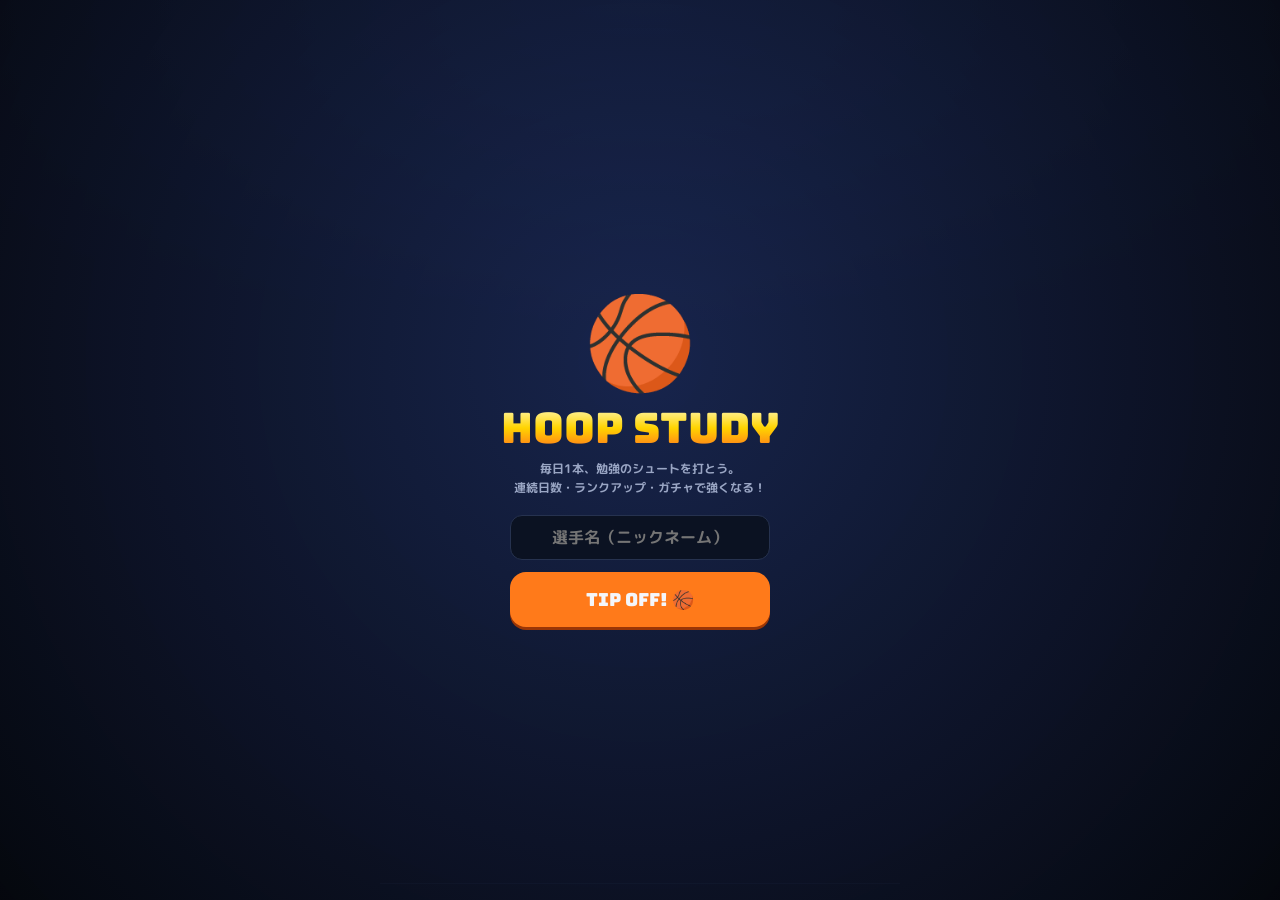
==== commit 5904593b: "feat: 10分つづく仕組み（HOOP 試合モード・STAR ライブ）・今日の時間リング・ミッションからタイマー・STAR 計算レベル/リベンジ/クローゼット・HOOP ガチャ シーズン3（hoop" ====
--- a/index.html
+++ b/index.html
@@ -15,14 +15,14 @@
 <link rel="preconnect" href="https://fonts.googleapis.com">
 <link rel="preconnect" href="https://fonts.gstatic.com" crossorigin>
 <link href="https://fonts.googleapis.com/css2?family=Bungee&family=M+PLUS+Rounded+1c:wght@500;700;800;900&display=swap" rel="stylesheet">
-<link rel="stylesheet" href="style.css?v=29">
+<link rel="stylesheet" href="style.css?v=30">
 </head>
 <body>
 <div id="app"></div>
 <nav class="tabbar" id="tabbar"></nav>
-<script src="config.js?v=29"></script>
-<script src="data.js?v=29"></script>
-<script src="eiken.js?v=29"></script>
-<script src="app.js?v=29"></script>
+<script src="config.js?v=30"></script>
+<script src="data.js?v=30"></script>
+<script src="eiken.js?v=30"></script>
+<script src="app.js?v=30"></script>
 </body>
 </html>
--- a/style.css
+++ b/style.css
@@ -925,3 +925,49 @@
 .ss-t th { color: var(--sub); font-weight: 700; white-space: nowrap; }
 .ss-t td:first-child { color: #fff; font-weight: 700; white-space: nowrap; }
 .ss-note { margin-top: 8px; font-size: 12px; color: #b8f5dc; }
+
+/* ---------- 2026-11-25 hoop-v30：今日の勉強時間（リング）・試合モード ---------- */
+.ringcard { display: grid; grid-template-columns: auto 1fr; gap: 6px 12px; align-items: center; margin: 0 0 10px; padding: 12px 14px; border-radius: 20px; background: var(--card); border: 2px solid var(--line); }
+.rg-ring { position: relative; width: 84px; height: 84px; }
+.rg-ring b { position: absolute; inset: 0; display: grid; place-items: center; font-family: var(--display); font-weight: 800; font-size: 19px; color: var(--yellow); font-variant-numeric: tabular-nums; }
+.rg-h { font-weight: 900; font-size: 15px; }
+.rg-g { display: flex; gap: 6px; margin: 6px 0; }
+.rg-g span { flex: 1; display: flex; flex-direction: column; align-items: center; padding: 4px 0; border-radius: 12px; background: var(--bg2); border: 1px solid var(--line); font-size: 18px; line-height: 1.2; filter: grayscale(1); opacity: .55; }
+.rg-g span small { font-size: 11px; color: var(--sub); font-weight: 800; }
+.rg-g span.on { filter: none; opacity: 1; border-color: var(--yellow); background: #3b2a07; }
+.rg-g span.on small { color: var(--yellow); }
+.rg-g span.nx { filter: none; opacity: 1; border-color: var(--orange); animation: pulse 1.4s ease-in-out infinite; }
+.rg-n { font-size: 13px; color: var(--sub); } .rg-n b { color: var(--yellow); font-size: 16px; font-variant-numeric: tabular-nums; }
+.rg-w { grid-column: 1 / 3; display: flex; gap: 5px; margin-top: 4px; }
+.wk { flex: 1; display: flex; flex-direction: column; align-items: center; gap: 2px; }
+.wk i { display: grid; place-items: center; width: 100%; height: 28px; border-radius: 10px; background: var(--bg2); border: 1px solid var(--line); font-style: normal; font-size: 15px; }
+.wk small { font-size: 10px; color: var(--sub); }
+.wk.l i { background: #1d2a48; font-size: 10px; color: var(--sub); } .wk.o i { background: #4a2a12; border-color: var(--orange); } .wk.g i { background: #3b2a07; border-color: var(--yellow); box-shadow: 0 0 10px #ffd40044; }
+.wk.td small { color: var(--yellow); font-weight: 900; }
+.ringcard .ml-run { grid-column: 1 / 3; display: block; color: var(--cyan); font-size: 13px; }
+.livebtn { position: relative; display: grid; grid-template-columns: 1fr auto; column-gap: 10px; width: 100%; text-align: left; margin: 0 0 14px; padding: 16px 18px; border-radius: 24px; color: #fff;
+  background: linear-gradient(135deg, #ff6a00, #ff3d3d 55%, #ffb300); background-size: 200% 200%; animation: feverbg 6s ease infinite; box-shadow: 0 6px 0 #8a2f00, 0 12px 30px #ff6a0055; }
+.livebtn:active { transform: translateY(5px); box-shadow: 0 1px 0 #8a2f00; }
+.lv-t { grid-column: 1; font-family: var(--display); font-weight: 900; font-size: 27px; line-height: 1.2; text-shadow: 0 2px 8px #0006; }
+.lv-s { grid-column: 1; font-size: 15px; font-weight: 800; margin-top: 3px; }
+.lv-v { grid-column: 1; font-size: 13px; opacity: .92; margin-top: 4px; }
+.lv-a { grid-column: 2; grid-row: 1 / 4; align-self: center; display: grid; place-items: center; width: 54px; height: 54px; border-radius: 50%; background: #fff; color: #d24a00; font-size: 24px; animation: bob 1.6s ease-in-out infinite; }
+.bigbtn { display: block; width: 100%; margin-top: 12px; padding: 16px; border-radius: 18px; font-size: 20px; font-weight: 900; text-align: center; }
+.bigbtn:active { transform: translateY(4px); }
+.bigbtn.live { background: linear-gradient(135deg, #ff6a00, #ff3d3d); color: #fff; box-shadow: 0 5px 0 #8a2f00, 0 10px 24px #ff6a0055; font-size: 21px; }
+.bigbtn.live small { display: block; font-size: 15px; font-weight: 800; opacity: .95; margin-top: 3px; }
+.bigbtn.live:active { box-shadow: 0 1px 0 #8a2f00; }
+.bigbtn.done2 { background: var(--bg2); border: 2px solid var(--line); color: var(--text); font-size: 20px; }
+.live-res { width: 100%; margin: 0 0 14px; padding: 12px 12px 10px; border-radius: 20px; background: #0007; border: 2px solid var(--orange); text-align: center; animation: pop .4s; }
+.lr-f { font-family: var(--display); font-weight: 900; font-size: 20px; } .lr-f b { color: var(--yellow); font-size: 26px; }
+.lr-v { display: block; margin-top: 4px; font-size: 15px; color: var(--yellow); }
+.lr-t { font-size: 14px; color: #ffe9d6; margin-top: 2px; font-variant-numeric: tabular-nums; }
+.live-res .bigbtn { margin-top: 10px; }
+.live-end { display: block; width: 100%; margin-top: 10px; padding: 8px; color: var(--sub); font-size: 14px; text-decoration: underline; background: none; }
+#livehud { position: fixed; z-index: 9000; top: calc(4px + env(safe-area-inset-top, 0px)); left: 50%; transform: translateX(-50%); display: flex; align-items: center; gap: 8px; padding: 4px 12px; border-radius: 99px; background: #000b; border: 1px solid var(--orange); font-size: 12px; font-weight: 800; color: #fff; white-space: nowrap; pointer-events: none; font-variant-numeric: tabular-nums; }
+#livehud b { color: var(--orange2); } #livehud i { width: 54px; height: 6px; border-radius: 99px; background: #fff3; overflow: hidden; } #livehud u { display: block; height: 100%; background: linear-gradient(90deg, var(--orange), var(--yellow)); }
+body.live-on .ov { padding-top: calc(40px + var(--safe-t)); }
+body.live-on .qbody.result > .row, body.live-on .qbody.result [data-q="gacha"], body.live-on .qbody.result [data-q="home"] { display: none; }
+.rg-h small { display: block; font-size: 11px; color: var(--sub); font-weight: 500; }
+.rg-g span small { white-space: nowrap; }
+body.live-on .qbody.result [data-e="go"], body.live-on .qbody.result [data-e="again2"] { display: none; }
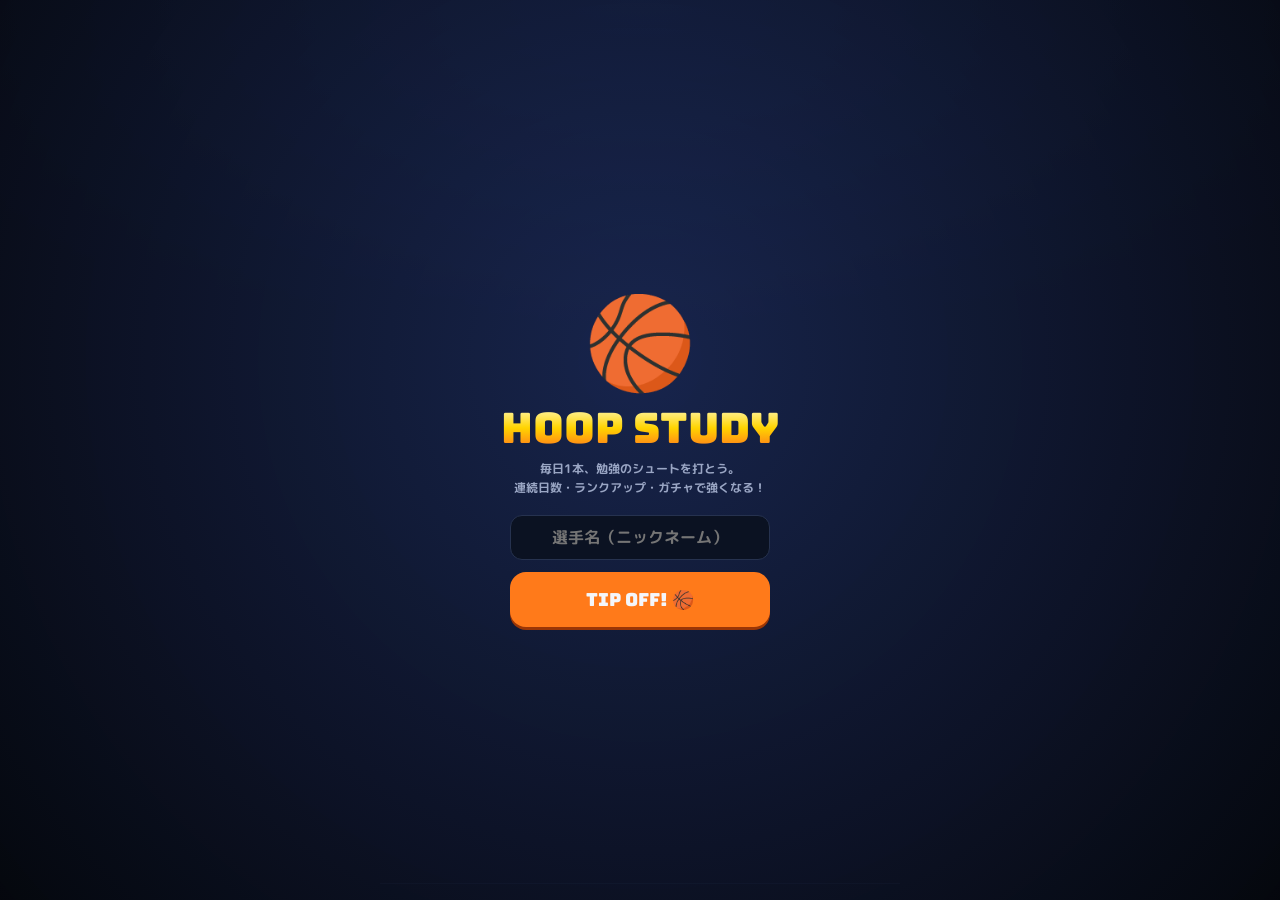
==== commit 2955dad4: "feat: 社会の用語かき取り（頭に浮かぶ言葉を漢字で書く練習・紙に書いて自己採点・ポイントとおこづかいの数え方は変えない）（hoop-v33） Co-Authored-By: Claude Fabl" ====
--- a/index.html
+++ b/index.html
@@ -15,14 +15,14 @@
 <link rel="preconnect" href="https://fonts.googleapis.com">
 <link rel="preconnect" href="https://fonts.gstatic.com" crossorigin>
 <link href="https://fonts.googleapis.com/css2?family=Bungee&family=M+PLUS+Rounded+1c:wght@500;700;800;900&display=swap" rel="stylesheet">
-<link rel="stylesheet" href="style.css?v=30">
+<link rel="stylesheet" href="style.css?v=33">
 </head>
 <body>
 <div id="app"></div>
 <nav class="tabbar" id="tabbar"></nav>
-<script src="config.js?v=30"></script>
-<script src="data.js?v=30"></script>
-<script src="eiken.js?v=30"></script>
-<script src="app.js?v=30"></script>
+<script src="config.js?v=33"></script>
+<script src="data.js?v=33"></script>
+<script src="eiken.js?v=33"></script>
+<script src="app.js?v=33"></script>
 </body>
 </html>
--- a/style.css
+++ b/style.css
@@ -971,3 +971,5 @@
 .rg-h small { display: block; font-size: 11px; color: var(--sub); font-weight: 500; }
 .rg-g span small { white-space: nowrap; }
 body.live-on .qbody.result [data-e="go"], body.live-on .qbody.result [data-e="again2"] { display: none; }
+/* ライブ／試合の あいだは、下の ホームや タブを 押せないように する（連打で 下の ボタンに 当たらない） */
+body.live-on #app, body.live-on .tabbar { pointer-events: none; }
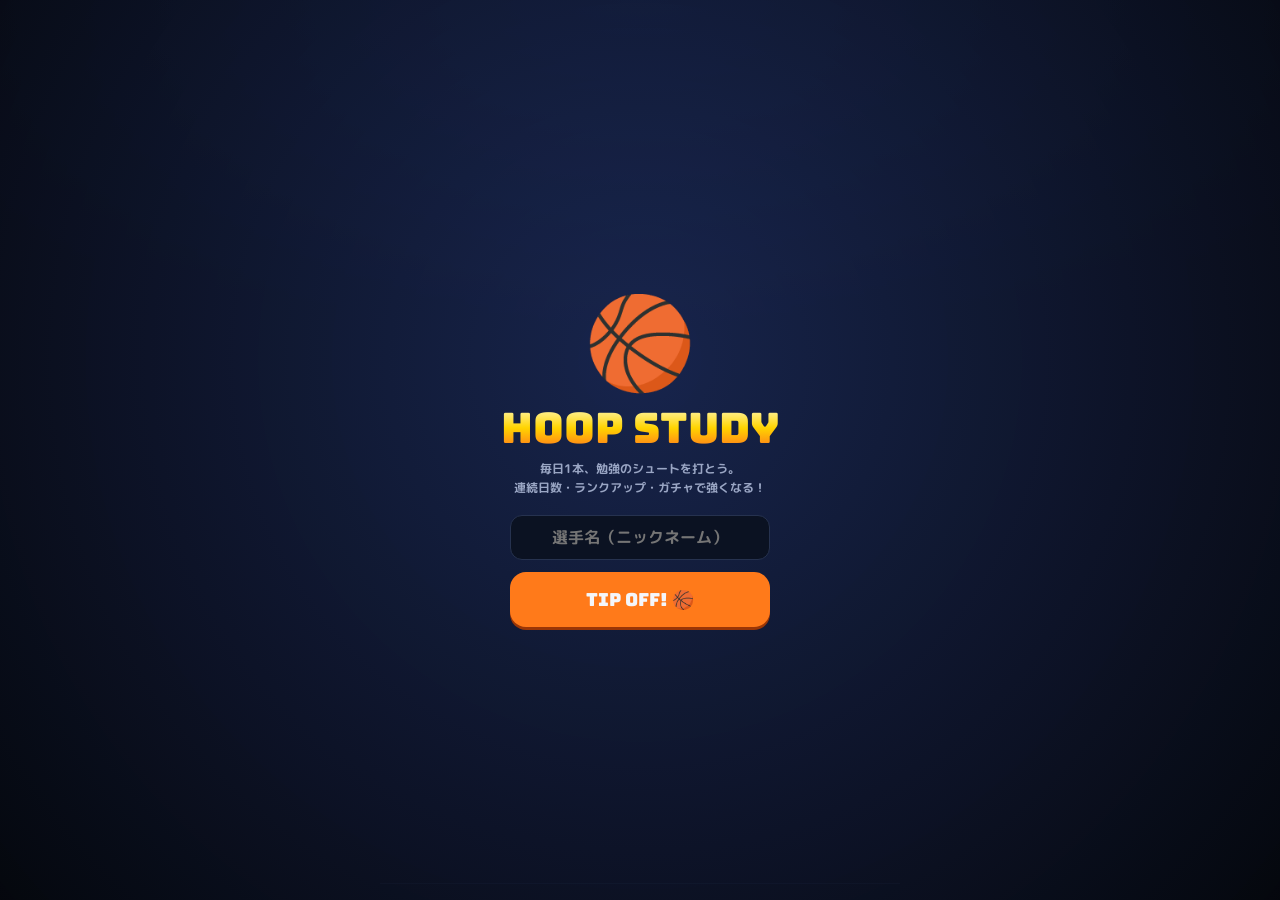
==== commit 83f508f3: "feat: STAR ミッションで「もう おわった」は時間に入らないことと🔥まであと何分かを表示・お知らせ star-17／HOOP 苦手つぶしは最近まちがえた問題から先に出す（数え方・おこづかい・チ" ====
--- a/index.html
+++ b/index.html
@@ -15,14 +15,14 @@
 <link rel="preconnect" href="https://fonts.googleapis.com">
 <link rel="preconnect" href="https://fonts.gstatic.com" crossorigin>
 <link href="https://fonts.googleapis.com/css2?family=Bungee&family=M+PLUS+Rounded+1c:wght@500;700;800;900&display=swap" rel="stylesheet">
-<link rel="stylesheet" href="style.css?v=33">
+<link rel="stylesheet" href="style.css?v=34">
 </head>
 <body>
 <div id="app"></div>
 <nav class="tabbar" id="tabbar"></nav>
-<script src="config.js?v=33"></script>
-<script src="data.js?v=33"></script>
-<script src="eiken.js?v=33"></script>
-<script src="app.js?v=33"></script>
+<script src="config.js?v=34"></script>
+<script src="data.js?v=34"></script>
+<script src="eiken.js?v=34"></script>
+<script src="app.js?v=34"></script>
 </body>
 </html>
